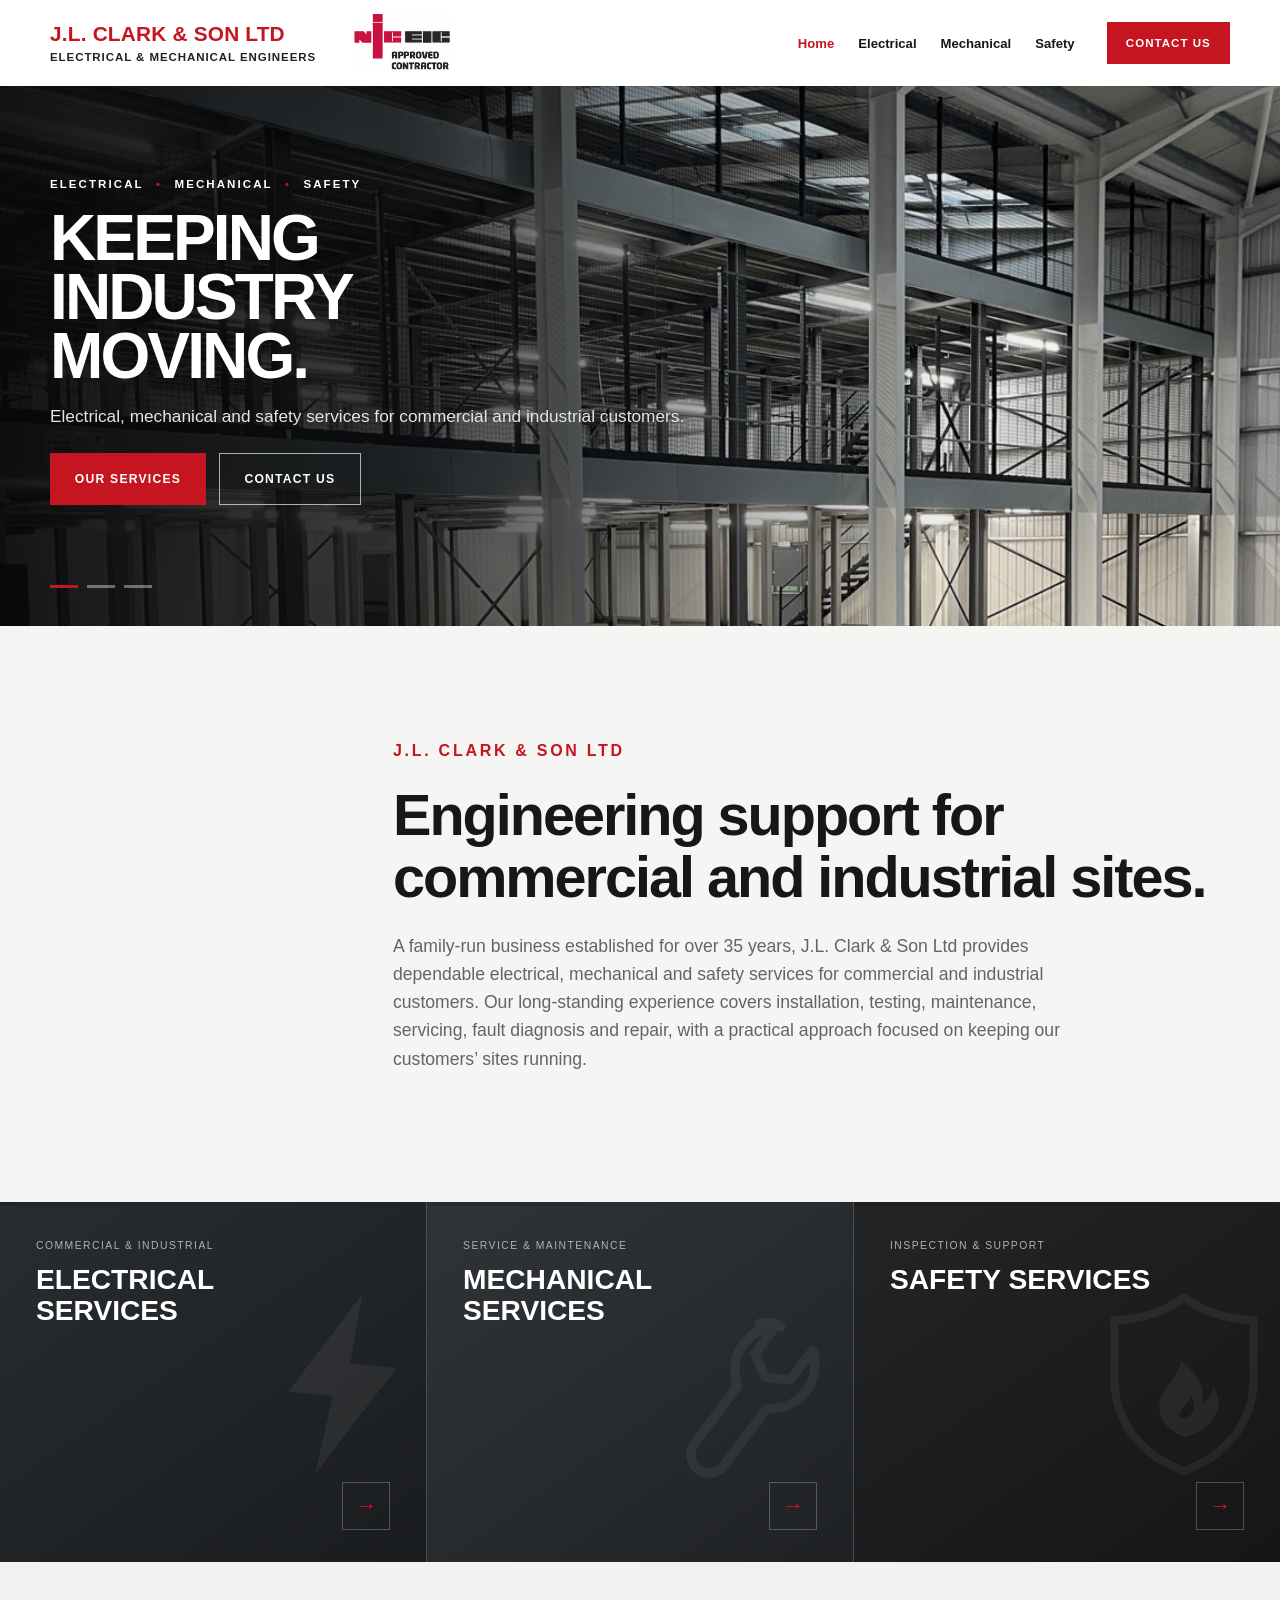
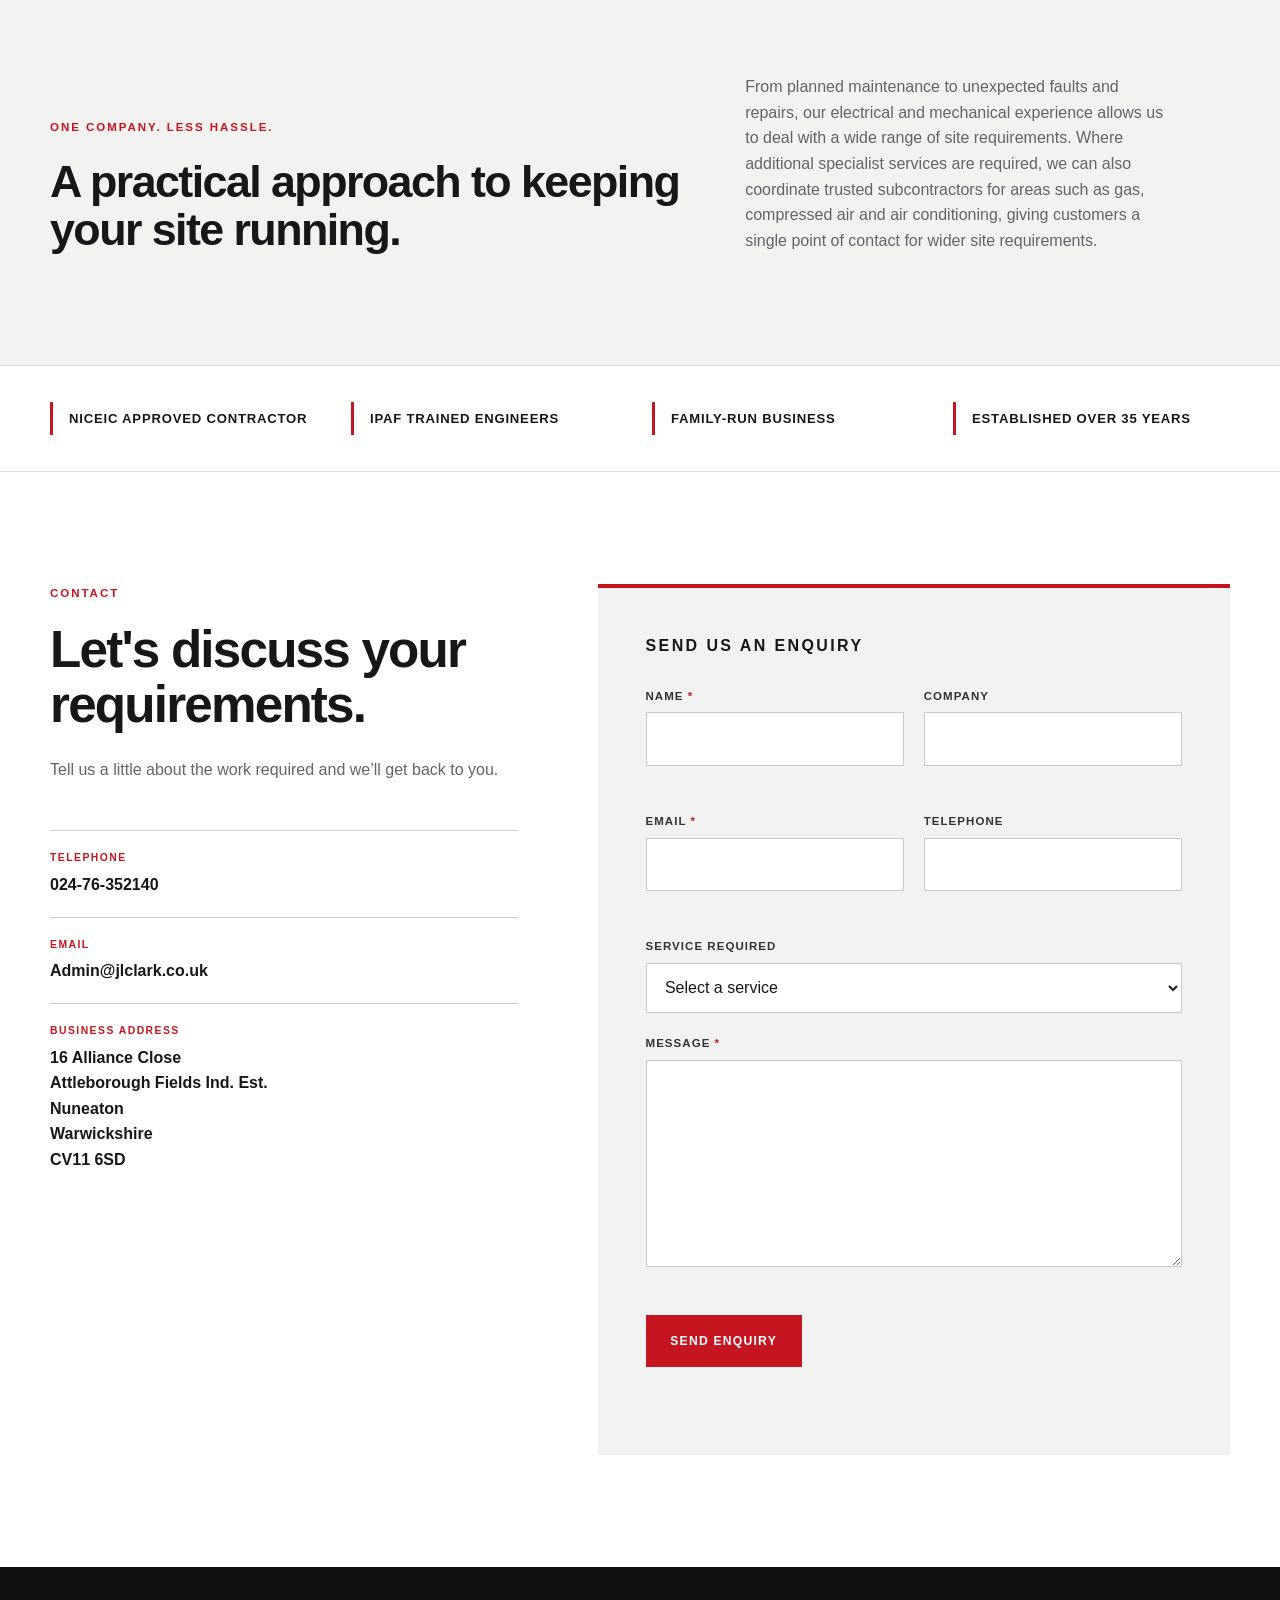
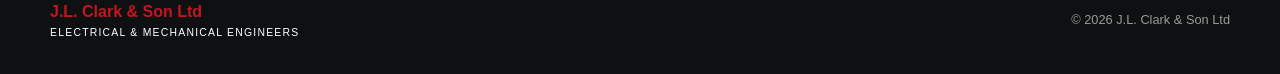
==== index.html @ 4a3da1ef "Add initial JL Clark website" ====
<!DOCTYPE html>
<html lang="en-GB">
<head>
  <meta charset="UTF-8">
  <meta name="viewport" content="width=device-width, initial-scale=1.0">
  <meta name="description" content="J.L. Clark & Son Ltd provides electrical, mechanical and safety engineering for commercial and industrial customers.">
  <title>J.L. Clark &amp; Son Ltd | Electrical &amp; Mechanical Engineers</title>
  <link rel="stylesheet" href="css/style.css">
</head>
<body>
  <header class="site-header" id="home">
    <div class="container header-inner">
      <a class="brand" href="index.html" aria-label="J.L. Clark & Son Ltd home">
        <span class="brand-text"><strong>J.L. CLARK &amp; SON LTD</strong><small>ELECTRICAL &amp; MECHANICAL ENGINEERS</small></span>
      </a>
      <img class="header-accreditation" src="images/Approved-Contractor.png" alt="NICEIC Approved Contractor" width="220" height="149">
      <button class="menu-toggle" type="button" aria-expanded="false" aria-controls="site-nav" aria-label="Open navigation"><span></span><span></span><span></span></button>
      <nav class="site-nav" id="site-nav" aria-label="Main navigation">
        <ul>
          <li><a href="index.html" aria-current="page">Home</a></li>
          <li><a href="electrical.html">Electrical</a></li>
          <li><a href="mechanical.html">Mechanical</a></li>
          <li><a href="safety.html">Safety</a></li>
        </ul>
      </nav>
      <a class="header-cta" href="#contact">Contact us</a>
    </div>
  </header>
  <main>
    <section class="hero" aria-label="J.L. Clark & Son Ltd overview">
      <div class="hero-slides" aria-hidden="true">
        <img class="hero-slide hero-slide-lighting is-active" src="images/electrical-mezzanine cropped .jpg" alt="">
        <img class="hero-slide" src="images/fleetkleen.png" alt="">
        <img class="hero-slide" src="images/hero-bus-wash-wide.png" alt="">
      </div>
      <div class="hero-shade"></div>
      <div class="container hero-inner">
        <div class="hero-copy">
          <p class="eyebrow">Electrical <span>•</span> Mechanical <span>•</span> Safety</p>
          <h1>Keeping<br>industry<br><span>moving.</span></h1>
          <p class="hero-lede">Electrical, mechanical and safety services for commercial and industrial customers.</p>
          <div class="hero-actions"><a class="button button-red" href="#services">Our services</a><a class="button button-outline" href="#contact">Contact us</a></div>
        </div>
        <div class="slide-dots" role="group" aria-label="Hero slides">
          <button class="slide-dot is-active" type="button" aria-label="Show mezzanine lighting slide" aria-current="true"></button>
          <button class="slide-dot" type="button" aria-label="Show Fleetkleen equipment slide"></button>
          <button class="slide-dot" type="button" aria-label="Show bus wash slide"></button>
        </div>
      </div>
    </section>

    <section class="intro section-pad" id="about">
      <div class="container intro-grid">
        <div>
          <p class="section-label">J.L. Clark &amp; Son Ltd</p>
          <h2>Engineering support for commercial and industrial sites.</h2>
          <p>A family-run business established for over 35 years, J.L. Clark &amp; Son Ltd provides dependable electrical, mechanical and safety services for commercial and industrial customers. Our long-standing experience covers installation, testing, maintenance, servicing, fault diagnosis and repair, with a practical approach focused on keeping our customers’ sites running.</p>
        </div>
      </div>
    </section>

    <section class="service-links" id="services" aria-label="Our main services">
      <a class="service-tile" href="electrical.html"><svg class="service-tile-graphic service-tile-graphic-bolt" viewBox="0 0 200 200" aria-hidden="true" focusable="false"><path d="M112 12 49 112h43l-10 76 69-108h-45z"/></svg><span><small>Commercial &amp; industrial</small><strong>Electrical Services</strong></span><b aria-hidden="true">→</b></a>
      <a class="service-tile" href="mechanical.html"><svg class="service-tile-graphic" viewBox="0 0 200 200" aria-hidden="true" focusable="false"><path d="M119 47a42 42 0 0 0-49 51l-51 51a18 18 0 0 0 25 25l51-51a42 42 0 0 0 51-49l-25 25-24-6-6-24 25-25a42 42 0 0 0-17-3z"/></svg><span><small>Service &amp; maintenance</small><strong>Mechanical Services</strong></span><b aria-hidden="true">→</b></a>
      <a class="service-tile service-tile-safety" href="safety.html"><svg class="service-tile-graphic service-tile-graphic-shield" viewBox="0 0 200 200" aria-hidden="true" focusable="false"><path d="M100 17c25 18 47 20 67 22v55c0 42-24 73-67 90-43-17-67-48-67-90V39c20-2 42-4 67-22z"/><path class="service-tile-flame" d="M101 151c-23-8-30-26-21-43 5-9 14-15 17-30 16 12 25 26 20 42 6-4 10-10 11-17 12 17 3 41-27 48zm0-17c9-5 11-13 6-23-2 7-7 10-10 15-2 4-1 7 4 8z"/></svg><span><small>Inspection &amp; support</small><strong>Safety Services</strong></span><b aria-hidden="true">→</b></a>
    </section>

    <section class="home-cta section-pad">
      <div class="container home-cta-inner">
        <div><p class="section-label">One company. Less hassle.</p><h2>A practical approach to keeping your site running.</h2></div>
        <p>From planned maintenance to unexpected faults and repairs, our electrical and mechanical experience allows us to deal with a wide range of site requirements. Where additional specialist services are required, we can also coordinate trusted subcontractors for areas such as gas, compressed air and air conditioning, giving customers a single point of contact for wider site requirements.</p>
      </div>
    </section>

    <section class="credentials-strip" aria-label="Company credentials">
      <div class="container"><ul><li>NICEIC Approved Contractor</li><li>IPAF Trained Engineers</li><li>Family-run business</li><li>Established over 35 years</li></ul></div>
    </section>

    <section class="contact section-pad" id="contact">
      <div class="container contact-grid contact-enquiry-grid">
        <div class="contact-intro">
          <p class="section-label">Contact</p>
          <h2>Let's discuss your requirements.</h2>
          <p>Tell us a little about the work required and we’ll get back to you.</p>
          <dl><div><dt>Telephone</dt><dd>024-76-352140</dd></div><div><dt>Email</dt><dd>Admin@jlclark.co.uk</dd></div><div><dt>Business address</dt><dd>16 Alliance Close<br>Attleborough Fields Ind. Est.<br>Nuneaton<br>Warwickshire<br>CV11 6SD</dd></div></dl>
        </div>
        <form class="enquiry-form" id="enquiry-form" action="https://formspree.io/f/maewpovk" method="POST" novalidate>
          <h3>Send us an enquiry</h3>
          <div class="enquiry-fields">
            <div class="form-field"><label for="enquiry-name">Name <span aria-hidden="true">*</span></label><input id="enquiry-name" name="name" type="text" autocomplete="name" required aria-describedby="enquiry-name-error"><p class="field-error" id="enquiry-name-error"></p></div>
            <div class="form-field"><label for="enquiry-company">Company</label><input id="enquiry-company" name="company" type="text" autocomplete="organization"></div>
            <div class="form-field"><label for="enquiry-email">Email <span aria-hidden="true">*</span></label><input id="enquiry-email" name="email" type="email" autocomplete="email" required aria-describedby="enquiry-email-error"><p class="field-error" id="enquiry-email-error"></p></div>
            <div class="form-field"><label for="enquiry-telephone">Telephone</label><input id="enquiry-telephone" name="telephone" type="tel" autocomplete="tel"></div>
            <div class="form-field form-field-wide"><label for="enquiry-service">Service required</label><select id="enquiry-service" name="service_required"><option value="">Select a service</option><option>Electrical Services</option><option>Mechanical Services</option><option>Safety Services</option><option>Vehicle Wash &amp; Cleaning Equipment</option><option>Industrial &amp; Commercial Doors</option><option>EICR / Testing</option><option>PAT Testing</option><option>Other</option></select></div>
            <div class="form-field form-field-wide"><label for="enquiry-message">Message <span aria-hidden="true">*</span></label><textarea id="enquiry-message" name="message" rows="7" required aria-describedby="enquiry-message-error"></textarea><p class="field-error" id="enquiry-message-error"></p></div>
            <div class="contact-honeypot" aria-hidden="true"><label for="enquiry-website">Website</label><input id="enquiry-website" name="_gotcha" type="text" tabindex="-1" autocomplete="off"></div>
          </div>
          <button class="button button-red" type="submit">Send enquiry</button>
          <p class="form-status" id="enquiry-status" role="status" aria-live="polite"></p>
        </form>
      </div>
    </section>
  </main>
  <footer class="site-footer"><div class="container footer-inner"><div class="footer-brand"><strong>J.L. Clark &amp; Son Ltd</strong><span>Electrical &amp; Mechanical Engineers</span></div><p>© <span id="year"></span> J.L. Clark &amp; Son Ltd</p></div></footer>
  <script src="js/script.js"></script>
</body>
</html>
---- css/style.css ----
:root{--red:#c41520;--red-dark:#9e0f18;--ink:#151719;--charcoal:#202326;--muted:#60656a;--light:#f2f2f0;--white:#fff;--container:1180px}
*{box-sizing:border-box}html{scroll-behavior:smooth;scroll-padding-top:86px}body{margin:0;font-family:Arial,Helvetica,sans-serif;color:var(--ink);background:#fff;line-height:1.6}a{color:inherit;text-decoration:none}img{display:block;max-width:100%}button{font:inherit}.container{width:min(var(--container),calc(100% - 3rem));margin:auto}.section-pad{padding:7rem 0}h1,h2,h3,p{margin-top:0}h2{font-size:clamp(2.2rem,4.5vw,4rem);line-height:1.08;letter-spacing:-.035em;margin-bottom:1.5rem}h3{line-height:1.2}.section-label,.card-label{color:var(--red);font-size:.72rem;font-weight:800;letter-spacing:.17em;text-transform:uppercase;margin:0 0 1.25rem}.button{display:inline-flex;align-items:center;justify-content:center;min-height:52px;padding:.8rem 1.55rem;text-transform:uppercase;letter-spacing:.1em;font-size:.76rem;font-weight:800;transition:.2s}.button-red,.header-cta{background:var(--red);color:#fff}.button-red:hover,.header-cta:hover{background:var(--red-dark)}.button-outline{color:#fff;border:1px solid rgba(255,255,255,.65)}.button-outline:hover{background:#fff;color:var(--ink)}
.site-header{height:86px;background:#fff;position:sticky;top:0;z-index:50;box-shadow:0 1px 0 rgba(0,0,0,.1)}.header-inner{height:100%;display:flex;align-items:center;gap:2rem}.brand{display:flex;align-items:center}.brand-text{display:flex;flex-direction:column;line-height:1.15}.brand-text strong{color:var(--red);font-size:1.3rem;font-weight:800;letter-spacing:.01em}.brand-text small{color:#222;font-size:.72rem;font-weight:700;letter-spacing:.08em;margin-top:.35rem}.header-accreditation{display:block;flex:0 0 auto;width:110px;height:auto;margin-right:auto}.site-nav ul{display:flex;align-items:center;gap:1.5rem;list-style:none;margin:0;padding:0}.site-nav a{font-size:.82rem;font-weight:700}.site-nav a:hover{color:var(--red)}.header-cta{padding:.75rem 1.2rem;text-transform:uppercase;letter-spacing:.09em;font-size:.72rem;font-weight:800}.menu-toggle{display:none;border:0;background:none;width:44px;padding:8px}.menu-toggle span{height:2px;background:#111;display:block;margin:6px 0}
@media(max-width:1000px){.header-accreditation{width:96px}}
@media(max-width:720px){.header-accreditation{display:none}}
.hero{height:calc(100vh - 86px);min-height:650px;max-height:900px;position:relative;color:#fff;overflow:hidden;background:#17191b}.hero-slides,.hero-slide,.hero-shade{position:absolute;inset:0}.hero-slide{background-size:cover;background-position:center;opacity:0;transform:scale(1.025);transition:opacity 1.5s ease,transform 7s ease}.hero-slide.is-active{opacity:1;transform:scale(1)}.hero-slide-lighting{background-position:center 43%}.hero-shade{background:linear-gradient(90deg,rgba(10,11,12,.92) 0%,rgba(10,11,12,.72) 38%,rgba(10,11,12,.2) 67%,rgba(10,11,12,.08) 100%)}.hero-inner{height:100%;position:relative;display:flex;align-items:center}.hero-copy{max-width:700px;padding-bottom:1.5rem}.eyebrow{font-size:.72rem;letter-spacing:.18em;text-transform:uppercase;font-weight:800;margin-bottom:1.6rem}.eyebrow span{color:var(--red);padding:0 .45rem}.hero h1{font-size:clamp(4rem,8.5vw,7.5rem);line-height:.83;text-transform:uppercase;letter-spacing:-.065em;margin:0 0 1.8rem}.hero h1 em{font-style:normal;color:var(--red)}.hero-lede{font-size:1.08rem;max-width:580px;color:#e5e5e5;margin-bottom:2rem}.hero-actions{display:flex;gap:.8rem}.experience-stamp{position:absolute;right:0;bottom:3.3rem;border-left:3px solid var(--red);display:flex;align-items:center;gap:1rem;padding-left:1.2rem;text-transform:uppercase}.experience-stamp strong{font-size:2.8rem;line-height:1}.experience-stamp span{font-weight:800;font-size:.68rem;letter-spacing:.13em;line-height:1.5}.slide-dots{position:absolute;left:0;bottom:3.5rem;display:flex;gap:.55rem}.slide-dot{width:28px;height:3px;border:0;padding:0;background:rgba(255,255,255,.38);cursor:pointer}.slide-dot.is-active{background:var(--red)}
.intro{background:#f5f5f3}.intro-grid{display:grid;grid-template-columns:1fr 3fr;gap:4rem}.intro-grid>div{grid-column:2}.intro-grid .section-label{font-size:1rem}.intro h2{max-width:850px}.intro-grid>div>p:not(.section-label){font-size:1.1rem;color:var(--muted);max-width:720px}
.service-links{display:grid;grid-template-columns:repeat(3,1fr)}.service-tile{height:430px;position:relative;background-size:cover;background-position:center;display:flex;flex-direction:column;justify-content:space-between;padding:2.2rem;color:#fff;overflow:hidden}.service-tile:before{content:"";position:absolute;inset:0;background:linear-gradient(180deg,rgba(10,10,10,.3),rgba(10,10,10,.88));transition:.3s}.service-tile:hover:before{background:linear-gradient(180deg,rgba(140,0,8,.3),rgba(10,10,10,.9))}.service-tile>*{position:relative}.service-tile-safety{background:linear-gradient(135deg,#2d3033,#111315)}.tile-number{font-weight:700;color:#ddd}.service-tile small{display:block;text-transform:uppercase;letter-spacing:.14em;color:#ddd;font-size:.65rem;margin-bottom:.65rem}.service-tile strong{display:block;text-transform:uppercase;font-size:clamp(1.25rem,2.4vw,2rem);line-height:1.1;max-width:310px}.service-tile b{font-size:2rem;align-self:flex-end;color:var(--red)}
.electrical{background:var(--light)}.split-heading{display:grid;grid-template-columns:1.4fr .7fr;gap:7rem;align-items:end;margin-bottom:4rem}.split-heading h2{margin:0}.split-heading>p{color:var(--muted);margin:0}.feature-grid{display:grid;grid-template-columns:1.15fr .85fr;min-height:630px}.feature-image{margin:0;overflow:hidden}.feature-image img{width:100%;height:100%;object-fit:cover}.feature-content{background:#fff;padding:4rem}.feature-content h3{font-size:1.4rem;margin:0 0 1.3rem}.line-list{list-style:none;margin:0 0 2.5rem;padding:0;display:grid;grid-template-columns:1fr 1fr}.line-list li{padding:.7rem 1rem .7rem 1.1rem;border-bottom:1px solid #ddd;position:relative}.line-list li:before,.compliance li:before,.two-col-list li:before,.inline-list li:before{content:"";position:absolute;background:var(--red);width:5px;height:5px;left:0;top:1.25rem}.compliance{background:var(--charcoal);color:#fff;padding:2rem}.compliance ul{padding:0;margin:0;list-style:none}.compliance li{position:relative;padding:.5rem 0 .5rem 1rem;color:#ddd}
.mechanical{background:var(--charcoal);color:#fff}.split-heading.light>p{color:#bbb}.mechanical-grid{display:grid;gap:2px}.mechanical-block{background:#fff;color:var(--ink);display:grid;grid-template-columns:1fr 1fr;min-height:610px}.mechanical-block.reverse img{order:2}.mechanical-block>img{width:100%;height:100%;object-fit:cover}.mechanical-copy{padding:3.5rem}.mechanical-copy h3{font-size:1.25rem;margin:1.5rem 0 .8rem}.mechanical-copy>h3:first-of-type{margin-top:0}.mechanical-copy p:not(.card-label){color:var(--muted)}.two-col-list{display:grid;grid-template-columns:1fr 1fr;gap:.35rem 1.4rem}.two-col-list,.inline-list{list-style:none;padding:0;margin:1rem 0}.two-col-list li,.inline-list li{position:relative;padding:.35rem 0 .35rem 1rem;font-size:.91rem}.inline-list{display:flex;gap:.2rem 1.2rem;flex-wrap:wrap}.lead-claim{font-size:1.25rem;color:var(--ink)!important;font-weight:700;border-left:3px solid var(--red);padding-left:1rem}.door-content{margin-top:3rem;padding-top:2.5rem;border-top:1px solid #ddd}
.safety{background:#16181a;color:#fff}.safety-heading{display:grid;grid-template-columns:1fr 1fr;gap:4rem;align-items:end;margin-bottom:4rem}.safety-heading h2{margin:0}.safety-heading p{color:#bbb;max-width:500px}.safety-grid{display:grid;grid-template-columns:repeat(3,1fr);border-top:1px solid #444}.safety-grid article{padding:2.5rem 2rem;border-right:1px solid #444}.safety-grid article:first-child{padding-left:0}.safety-grid article:last-child{border:0}.safety-grid span{color:var(--red);font-size:.75rem;font-weight:800}.safety-grid h3{font-size:1.5rem;margin:2rem 0 .8rem}.safety-grid p{color:#aaa;margin:0}
.contact{background:#fff}.contact-grid{display:grid;grid-template-columns:1.1fr .9fr;gap:7rem;align-items:center}.contact-grid>div>p:not(.section-label){color:var(--muted);max-width:600px;margin-bottom:2rem}.contact dl{margin:0}.contact dl div{border-top:1px solid #ccc;padding:1.2rem 0}.contact dt{color:var(--red);text-transform:uppercase;font-size:.65rem;font-weight:800;letter-spacing:.14em}.contact dd{margin:.3rem 0 0;font-weight:700}.site-footer{background:#0f1011;color:#fff;padding:2rem 0}.footer-inner{display:flex;justify-content:space-between;align-items:center}.footer-brand{display:flex;flex-direction:column}.footer-brand strong{color:var(--red)}.footer-brand span{font-size:.65rem;letter-spacing:.12em;text-transform:uppercase}.footer-inner p{margin:0;color:#999;font-size:.8rem}
.contact-enquiry-grid{grid-template-columns:minmax(0,.85fr) minmax(0,1.15fr);gap:5rem;align-items:start}
.contact-intro h2{font-size:clamp(2.3rem,4vw,3.8rem)}
.contact-intro dl{margin-top:3rem}
.enquiry-form{padding:3rem;background:var(--light);border-top:4px solid var(--red)}
.enquiry-form h3{margin:0 0 2rem;font-size:1rem;letter-spacing:.15em;text-transform:uppercase}
.enquiry-fields{display:grid;grid-template-columns:repeat(2,minmax(0,1fr));gap:1.35rem 1.25rem}
.form-field{display:flex;flex-direction:column;min-width:0}
.form-field-wide,.contact-honeypot{grid-column:1/-1}
.form-field label{margin-bottom:.45rem;color:#303438;font-size:.72rem;font-weight:800;letter-spacing:.09em;text-transform:uppercase}
.form-field label span{color:var(--red)}
.form-field input,.form-field select,.form-field textarea{width:100%;border:1px solid #c7c9ca;border-radius:0;background:#fff;color:var(--ink);font:inherit;padding:.8rem .9rem;transition:border-color .2s,box-shadow .2s}
.form-field input,.form-field select{min-height:50px}
.form-field textarea{min-height:170px;resize:vertical}
.form-field input:focus,.form-field select:focus,.form-field textarea:focus{outline:0;border-color:var(--red);box-shadow:0 0 0 3px rgba(196,21,32,.14)}
.form-field input[aria-invalid="true"],.form-field textarea[aria-invalid="true"]{border-color:var(--red)}
.field-error{min-height:1.2rem;margin:.35rem 0 0;color:#a30f19;font-size:.78rem;line-height:1.35}
.contact-honeypot{position:absolute;left:-10000px;width:1px;height:1px;overflow:hidden}
.enquiry-form .button{margin-top:1.5rem;border:0;cursor:pointer}
.enquiry-form .button:disabled{cursor:wait;opacity:.65}
.form-status{min-height:1.5rem;margin:1rem 0 0;color:#22633d;font-size:.9rem;font-weight:700}
.form-status.is-error{color:#a30f19}
@media(max-width:1000px){.site-nav{display:none;position:absolute;top:86px;left:0;right:0;background:#fff;padding:1.5rem}.site-nav.is-open{display:block}.site-nav ul{flex-direction:column;align-items:flex-start}.menu-toggle{display:block;order:3}.header-cta{margin-left:auto}.header-inner{position:relative}.hero{height:760px}.service-links{grid-template-columns:1fr}.service-tile{height:320px}.split-heading{gap:3rem}.feature-content,.mechanical-copy{padding:2.5rem}.mechanical-block{min-height:0}.two-col-list{grid-template-columns:1fr}}
@media(max-width:720px){.container{width:min(100% - 2rem,var(--container))}.section-pad{padding:5rem 0}.site-header{height:76px}.brand-text strong{font-size:.92rem}.brand-text small{font-size:clamp(.56rem,1.7vw,.66rem);font-weight:700;letter-spacing:.04em}.header-cta{display:none}.site-nav{top:76px}.hero{height:calc(100vh - 76px);min-height:640px}.hero-shade{background:linear-gradient(90deg,rgba(8,9,10,.9),rgba(8,9,10,.4))}.hero h1{font-size:clamp(3.4rem,17vw,5.3rem)}.experience-stamp{right:auto;left:0;bottom:4.5rem}.slide-dots{bottom:2rem}.intro-grid,.split-heading,.feature-grid,.mechanical-block,.safety-heading,.contact-grid{grid-template-columns:1fr}.intro-grid>div{grid-column:1}.intro-grid,.split-heading,.safety-heading,.contact-grid{gap:2rem}.feature-image{height:500px}.feature-content{padding:2rem}.line-list{grid-template-columns:1fr}.mechanical-block.reverse img{order:0}.mechanical-block>img{height:430px}.mechanical-copy{padding:2rem}.safety-grid{grid-template-columns:1fr}.safety-grid article,.safety-grid article:first-child{padding:2rem 0;border-right:0;border-bottom:1px solid #444}.footer-inner{gap:1.5rem;flex-direction:column;align-items:flex-start}}
@media(prefers-reduced-motion:reduce){html{scroll-behavior:auto}.hero-slide{transition:none;transform:none}.button{transition:none}}

/* Hero correction: supplied photography is reserved for the slideshow only. */
.hero{height:clamp(500px,58vh,570px);min-height:0;max-height:none}
.hero-slide{transform:scale(1.015);transition:opacity 1.5s ease,transform 7s ease;isolation:isolate}
.hero-slide::before{content:"";position:absolute;inset:0;background-image:inherit;background-repeat:no-repeat;background-size:auto var(--subject-size,112%);background-position:var(--subject-x,76%) var(--subject-y,50%);-webkit-mask-image:linear-gradient(90deg,transparent 28%,#000 48%,#000 92%,transparent 100%);mask-image:linear-gradient(90deg,transparent 28%,#000 48%,#000 92%,transparent 100%)}
.hero-slide:nth-child(1){background-position:center 46%;--subject-x:77%;--subject-y:48%;--subject-size:112%}
.hero-slide:nth-child(2){background-position:center 60%;--subject-x:78%;--subject-y:58%;--subject-size:110%}
.hero-slide-lighting{background-position:center top;--subject-x:77%;--subject-y:0%;--subject-size:108%}
.hero-shade{background:linear-gradient(90deg,rgba(8,9,10,.92) 0%,rgba(8,9,10,.74) 36%,rgba(8,9,10,.26) 65%,rgba(8,9,10,0) 100%)}
.hero-copy{width:min(760px,72%);max-width:none;padding-bottom:1rem}
.eyebrow{margin-bottom:1rem}
.hero h1{font-size:clamp(3.1rem,5vw,4.8rem);line-height:.92;letter-spacing:-.045em;margin-bottom:1.1rem}
.hero h1>span{color:var(--red)}
.hero-lede{max-width:640px;margin-bottom:1.4rem}
.experience-stamp{bottom:2.5rem}
.slide-dots{bottom:2.7rem}
.service-tile{background:linear-gradient(135deg,#303438,#16181a)}
.feature-grid{display:block;min-height:0}
.mechanical-block{display:block;min-height:0}

@media(max-width:1000px){
  .hero{height:68vh;min-height:560px}
}

@media(max-width:720px){
  .hero{height:72vh;min-height:560px;max-height:680px}
  .hero-slide::before{display:none}
  .hero-shade{background:linear-gradient(90deg,rgba(8,9,10,.92) 0%,rgba(8,9,10,.65) 58%,rgba(8,9,10,.16) 100%)}
  .hero-copy{width:100%;padding-bottom:2rem}
  .hero h1{font-size:clamp(3.1rem,14vw,4.6rem);line-height:.94}
}

/* Full-width cinematic hero with per-slide framing. */
@media(min-width:1001px){
  .hero{height:clamp(520px,60vh,620px);min-height:0;max-height:none;background:#111315}
  .hero-slides{inset:0;background:#111315;overflow:hidden}
  .hero-slide{width:100%;height:100%;object-fit:cover;background:transparent}
  .hero-slide::before{content:none}
  .hero-slide:nth-child(1){object-position:center center;transform:scale(1)}
  .hero-slide:nth-child(2){object-position:center center;transform:scale(1)}
  .hero-slide-lighting{object-position:center top;transform:scale(1)}
  .hero-shade{inset:0;width:auto;background:linear-gradient(90deg,rgba(7,8,9,.94) 0%,rgba(7,8,9,.78) 31%,rgba(7,8,9,.38) 52%,rgba(7,8,9,.08) 72%,rgba(7,8,9,0) 100%)}
  .hero-copy{width:min(700px,64%);max-width:700px;padding:0 0 2rem}
  .hero h1>span{color:inherit}
  .experience-stamp{right:0;left:auto;bottom:2.2rem}
  .slide-dots{left:0;bottom:2.35rem}
}

@media(max-width:1000px){
  .hero-slides{inset:0;background:#111315}
  .hero-slide{width:100%;height:100%;object-fit:cover;object-position:center}
}

/* Lower-section visual polish. */
.intro{position:relative;overflow:hidden}
.intro-grid{position:relative;z-index:1}

.service-links{gap:1px;background:#4a4d50}
.service-tile{height:360px;background:#222528;padding:2rem 2.25rem;border-top:4px solid transparent;transition:background .3s ease,border-color .3s ease}
.service-tile:nth-child(2){background:#292c2f}
.service-tile:nth-child(3){background:#1b1d1f}
.service-tile::before{background:linear-gradient(145deg,rgba(255,255,255,.035),rgba(255,255,255,0) 48%,rgba(0,0,0,.25))}
.service-tile:hover{border-top-color:var(--red);background:#191b1d}
.service-tile:hover::before{background:linear-gradient(145deg,rgba(196,21,32,.09),rgba(255,255,255,0) 50%,rgba(0,0,0,.3))}
.service-tile .tile-number{font-size:.7rem;letter-spacing:.16em;color:#8d9296}
.service-tile small{color:#aeb2b5}
.service-tile strong{font-size:clamp(1.4rem,2.2vw,2.15rem)}
.service-tile b{display:grid;place-items:center;width:48px;height:48px;border:1px solid rgba(255,255,255,.24);font-size:1.4rem;transition:background .25s ease,border-color .25s ease}
.service-tile:hover b{background:var(--red);border-color:var(--red)}
.service-tile-graphic{position:absolute;z-index:1;right:-1.25rem;top:50%;width:13rem;height:13rem;transform:translateY(-50%) rotate(-8deg);color:#fff;fill:none;stroke:currentColor;stroke-width:9;stroke-linecap:round;stroke-linejoin:round;opacity:.055;pointer-events:none}
.service-tile-graphic-bolt{fill:currentColor;stroke:none;transform:translateY(-50%) rotate(5deg)}
.service-tile-graphic-shield{right:-.5rem;transform:translateY(-50%);stroke-width:8}
.service-tile-graphic-shield .service-tile-flame{fill:currentColor;stroke:none}
.service-tile>span,.service-tile>b{z-index:2}

.electrical .split-heading{margin-bottom:3rem}
.feature-grid{box-shadow:0 22px 60px rgba(20,23,25,.1)}
.feature-content{display:grid;grid-template-columns:minmax(0,1.15fr) minmax(300px,.85fr);gap:3.5rem;align-items:start;padding:3.5rem 4rem}
.electrical-list>h3,.compliance>h3{font-size:1.35rem;margin-bottom:1.4rem}
.line-list{margin:0;gap:0 1.8rem}
.line-list li{padding:.8rem 1rem .8rem 1.1rem;font-weight:700}
.compliance{height:100%;padding:2.25rem;display:flex;flex-direction:column;justify-content:center;border-left:4px solid var(--red)}
.compliance li{padding:.72rem 0 .72rem 1.1rem}

.mechanical .split-heading{margin-bottom:3rem}
.mechanical-grid{grid-template-columns:repeat(2,minmax(0,1fr));gap:1.25rem;align-items:stretch}
.mechanical-block{height:100%;border-top:4px solid var(--red);box-shadow:0 18px 45px rgba(0,0,0,.16)}
.mechanical-copy{height:100%;padding:3rem}
.mechanical-copy .card-label{margin-bottom:1rem}
.mechanical-copy h3{font-size:1.15rem;margin-top:1.7rem}
.mechanical-copy>h3:first-of-type{margin-top:0}
.mechanical-copy .two-col-list{gap:.35rem 1rem}
.mechanical-copy .inline-list{gap:.25rem 1rem}
.door-content{margin-top:2.25rem;padding-top:2rem}

.safety .section-label{margin-bottom:1rem}
.safety-heading{margin-bottom:3rem}
.safety-grid article{position:relative;transition:background .25s ease}
.safety-grid article::after{content:"";position:absolute;left:2rem;right:2rem;bottom:0;height:3px;background:var(--red);transform:scaleX(0);transform-origin:left;transition:transform .25s ease}
.safety-grid article:first-child::after{left:0}
.safety-grid article:hover{background:rgba(255,255,255,.025)}
.safety-grid article:hover::after{transform:scaleX(1)}

@media(max-width:1000px){
  .feature-content{grid-template-columns:1fr;gap:2rem}
  .mechanical-grid{grid-template-columns:1fr}
  .service-tile{height:300px}
}

@media(max-width:720px){
  .service-tile{height:260px;padding:1.6rem}
  .feature-content{padding:2rem}
  .line-list{grid-template-columns:1fr}
  .mechanical-copy{padding:2rem}
}

/* Multi-page service layout. */
.site-nav a[aria-current="page"]{color:var(--red)}
.site-nav a[aria-current="page"]::after{transform:scaleX(1)}
.home-cta{background:var(--light)}
.home-cta-inner{display:grid;grid-template-columns:1.2fr .8fr auto;gap:4rem;align-items:end}
.home-cta h2{font-size:clamp(2rem,3.5vw,3.3rem);margin:0}
.home-cta-inner>p{color:var(--muted);margin:0}
.home-cta .button{white-space:nowrap}
.credentials-strip{padding:2.25rem 0;background:#fff;border-top:1px solid #dedfdf;border-bottom:1px solid #dedfdf}
.credentials-strip ul{display:grid;grid-template-columns:repeat(4,minmax(0,1fr));gap:1.5rem;list-style:none;margin:0;padding:0}
.credentials-strip li{padding:.35rem 0 .35rem 1rem;border-left:3px solid var(--red);color:var(--ink);font-size:.82rem;font-weight:800;letter-spacing:.06em;text-transform:uppercase}

.page-hero{position:relative;overflow:hidden;background:#191b1d;color:#fff;padding:5.5rem 0 6rem}
.page-hero::after{content:"";position:absolute;right:-8%;top:-70%;width:48%;aspect-ratio:1;border-radius:50%;background:radial-gradient(circle,rgba(196,21,32,.18),rgba(196,21,32,0) 67%);pointer-events:none}
.page-hero .container{position:relative;z-index:1}
.page-breadcrumb{display:flex;gap:.7rem;align-items:center;margin:0 0 3rem;color:#8f9498;font-size:.76rem;text-transform:uppercase;letter-spacing:.12em}
.page-breadcrumb a{color:#fff}
.page-breadcrumb a:hover{color:var(--red)}
.page-hero .section-label{margin-bottom:1rem}
.page-hero h1{max-width:920px;margin:0 0 1.5rem;font-size:clamp(3rem,6vw,5.5rem);line-height:.96;letter-spacing:-.05em;text-transform:uppercase}
.page-hero>div>p:last-child{max-width:680px;margin:0;color:#c7c9cb;font-size:1.08rem}
.electrical-page-hero{background-image:linear-gradient(90deg,rgba(7,8,9,.96) 0%,rgba(7,8,9,.86) 34%,rgba(7,8,9,.5) 58%,rgba(7,8,9,.18) 78%,rgba(7,8,9,.08) 100%),url("../images/led panels.png");background-size:cover;background-position:center 8%;background-repeat:no-repeat}
.electrical-page-hero::after{display:none}
.electrical-page-hero h1{max-width:720px}
.electrical-page-hero>div>p:last-child{max-width:650px;color:#e0e1e2}
.safety-page-hero{background-image:linear-gradient(90deg,rgba(7,8,9,.9) 0%,rgba(7,8,9,.72) 42%,rgba(7,8,9,.22) 72%,rgba(7,8,9,.08) 100%),url("../images/fire etc.png");background-size:cover;background-position:center 20%;background-repeat:no-repeat}
.safety-page-hero::after{display:none}
.mechanical-page-hero{display:flex;align-items:center;min-height:700px;padding:5.5rem 0 6rem;background-image:linear-gradient(90deg,rgba(7,8,9,.96) 0%,rgba(7,8,9,.88) 32%,rgba(7,8,9,.6) 50%,rgba(7,8,9,.15) 72%,rgba(7,8,9,.04) 100%),url("../images/steam-pressure-washer-hds-7-10-4-m-1077915-std-05.webp");background-size:cover;background-position:15% center;background-repeat:no-repeat;color:#fff}
.mechanical-page-hero::after{display:none}
.mechanical-hero-content{width:min(var(--container),calc(100% - 3rem));padding:0}
.mechanical-page-hero .page-breadcrumb{margin-bottom:3.5rem;color:#777c80}
.mechanical-page-hero .page-breadcrumb a{color:#fff}
.mechanical-page-hero .page-breadcrumb a:hover{color:var(--red)}
.mechanical-page-hero h1{max-width:760px;margin-bottom:1.6rem;font-size:clamp(3rem,5vw,5rem);line-height:.96}
.mechanical-hero-lede{max-width:600px;margin:0;color:#e0e1e2;font-size:1.08rem}
.mechanical-hero-credential{display:flex;align-items:center;gap:.8rem;margin:2rem 0 0;color:#fff;font-size:.72rem;font-weight:800;letter-spacing:.15em;text-transform:uppercase}
.mechanical-hero-credential::before{content:"";width:2rem;height:2px;background:var(--red)}

.page-services{background:var(--light)}
.page-service-grid{display:grid;grid-template-columns:.8fr 1.2fr;gap:7rem;align-items:start}
.page-service-intro{position:sticky;top:130px}
.page-service-intro h2,.page-section-heading h2,.page-band h2{font-size:clamp(2.25rem,4vw,3.8rem)}
.page-service-intro>p:last-child,.page-section-heading>p:last-child{color:var(--muted);max-width:680px}
.page-list-panel,.page-card{background:#fff;padding:3rem;border-top:4px solid var(--red);box-shadow:0 18px 50px rgba(20,23,25,.08)}
.page-list-panel h2{font-size:1.55rem;margin-bottom:1.5rem}
.page-list{list-style:none;padding:0;margin:0;display:grid;grid-template-columns:repeat(2,minmax(0,1fr));gap:0 2rem}
.page-list li{position:relative;padding:.9rem 0 .9rem 1.1rem;border-bottom:1px solid #dedfdf;font-weight:700}
.page-list li::before{content:"";position:absolute;left:0;top:1.45rem;width:5px;height:5px;background:var(--red)}
.electrical-services-panel{align-self:start;background:transparent;border:0;box-shadow:none;padding:0}
.electrical-services-panel h2{margin-bottom:2rem;font-size:1.7rem}
.electrical-services-list{gap:2rem 3rem}
.electrical-services-list li{min-height:4rem;padding:0 0 0 1.15rem;border:0}
.electrical-services-list li::before{top:.55rem}
.electrical-services-list span,.electrical-services-list small{display:block}
.electrical-services-list span{font-size:1rem;line-height:1.35}
.electrical-services-list small{margin-top:.4rem;color:#777c80;font-size:.82rem;font-weight:400;line-height:1.5}
.page-band{background:#202326;color:#fff}
.page-band-grid{display:grid;grid-template-columns:1fr 1fr;gap:7rem;align-items:center}
.page-band h2{margin:0}
.page-list-light li{border-color:#45484b;color:#e4e5e6}
.compliance-explainers{grid-template-columns:1fr}
.compliance-explainers>li{padding:1.15rem 0 1.15rem 1.1rem}
.compliance-title{display:grid;grid-template-columns:minmax(0,1fr) auto;gap:1rem 1.5rem;align-items:start}
.compliance-title>span{font-weight:700}
.compliance-title details{grid-column:2;min-width:7rem}
.compliance-title summary{color:#fff;cursor:pointer;font-size:.7rem;font-weight:800;letter-spacing:.12em;text-transform:uppercase;list-style:none;text-align:right}
.compliance-title summary::-webkit-details-marker{display:none}
.compliance-title summary::after{content:"+";display:inline-block;width:1rem;margin-left:.55rem;color:var(--red);font-size:1rem}
.compliance-title details[open]{grid-column:1/-1}
.compliance-title details[open] summary{text-align:left;margin-bottom:.8rem}
.compliance-title details[open] summary::after{content:"−"}
.compliance-title details p{max-width:680px;margin:0;color:#bfc2c4;font-size:.94rem;font-weight:400}
.compliance-detail-copy{display:grid;gap:1rem}
.page-section-heading{max-width:830px;margin-bottom:3.5rem}
.page-card-grid{display:grid;grid-template-columns:repeat(2,minmax(0,1fr));gap:1.25rem}
.page-card h3{font-size:1.45rem;margin-bottom:1.5rem}
.page-card-dark{background:#202326;color:#fff}
.agent-note{display:flex;align-items:center;gap:2rem;margin-top:1.25rem;padding:1.6rem 2rem;background:#fff;border-left:4px solid var(--red)}
.agent-note .section-label,.agent-note p{margin:0}
.agent-note>p:last-child{font-weight:700;color:var(--ink)}
.mechanical-services-intro{display:grid;grid-template-columns:minmax(0,1fr) minmax(260px,.42fr);gap:5rem;align-items:end;margin-bottom:4rem}
.mechanical-services-intro .page-section-heading{margin-bottom:0}
.mechanical-agent{padding-left:1.4rem;border-left:3px solid var(--red)}
.mechanical-agent .section-label{margin-bottom:.45rem}
.mechanical-agent>p:last-child{margin:0;color:var(--ink);font-weight:700}
.mechanical-services{padding-bottom:5rem}
.mechanical-capabilities{display:grid;grid-template-columns:minmax(0,1.7fr) minmax(300px,1fr);gap:3rem;padding-top:2.5rem;border-top:1px solid #c9cbcc}
.mechanical-capabilities h3{margin:0 0 1.5rem;font-size:1.35rem;text-transform:uppercase;letter-spacing:.04em}
.mechanical-capabilities ul{list-style:none;margin:0;padding:0}
.mechanical-equipment ul{display:grid;grid-template-columns:repeat(2,minmax(0,1fr));gap:0 3rem}
.mechanical-equipment li{position:relative;padding:1.15rem 0 1.15rem 1.15rem;border-bottom:1px solid #c9cbcc}
.mechanical-equipment li::before{content:"";position:absolute;left:0;top:1.65rem;width:5px;height:5px;background:var(--red)}
.mechanical-equipment li strong{line-height:1.45}
.mechanical-support{align-self:start}
.mechanical-support li{position:relative;padding:1.05rem 0 1.05rem 1.15rem;border-bottom:1px solid #c9cbcc;color:var(--ink);font-weight:700}
.mechanical-support li::before{content:"";position:absolute;left:0;top:1.55rem;width:5px;height:5px;background:var(--red)}
.doors-section{background:#202326}
.doors-grid{display:grid;grid-template-columns:1fr 1fr;gap:7rem;align-items:center}
.doors-intro>p:last-child{max-width:560px;margin:1.5rem 0 0;color:#bfc2c4}
.doors-capabilities{display:grid;grid-template-columns:minmax(0,.8fr) minmax(0,1.2fr);gap:3rem}
.doors-capabilities h3{margin:0 0 1rem;color:#fff;font-size:.78rem;letter-spacing:.13em;text-transform:uppercase}
.doors-capabilities ul{list-style:none;margin:0;padding:0;border-top:1px solid #45484b}
.doors-capabilities li{position:relative;padding:1rem 0 1rem 1.15rem;border-bottom:1px solid #45484b;color:#e4e5e6;font-weight:700}
.doors-capabilities li::before{content:"";position:absolute;left:0;top:1.5rem;width:5px;height:5px;background:var(--red)}

.safety-page-grid{display:grid;grid-template-columns:repeat(3,minmax(0,1fr));border-top:1px solid #c9cbcc}
.safety-page-grid article{padding:2.5rem 2.25rem;border-right:1px solid #c9cbcc}
.safety-page-grid article:first-child{padding-left:0}
.safety-page-grid article:last-child{border-right:0}
.safety-page-grid span{display:block;width:5px;height:5px;background:var(--red)}
.safety-page-grid h3{font-size:1.55rem;margin:1.25rem 0 .8rem}
.safety-page-grid p{color:var(--muted);margin:0}
.page-contact-cta{padding:4rem 0;background:#fff}
.page-contact-cta .container{display:flex;justify-content:space-between;align-items:center;gap:3rem}
.page-contact-cta .section-label{margin-bottom:.6rem}
.page-contact-cta h2{font-size:clamp(1.8rem,3vw,2.8rem);margin:0}
.page-contact-dark{background:#16181a;color:#fff}
.safety-cta-copy{max-width:720px;margin:.7rem 0 0;color:var(--muted)}

@media(max-width:1000px){
  .home-cta-inner{grid-template-columns:1fr;gap:1.5rem;align-items:start}
  .credentials-strip ul{grid-template-columns:repeat(2,minmax(0,1fr))}
  .contact-enquiry-grid{grid-template-columns:1fr;gap:3rem}
  .page-service-grid,.page-band-grid{grid-template-columns:1fr;gap:3rem}
  .page-service-intro{position:static}
  .page-card-grid{grid-template-columns:1fr}
  .mechanical-services-intro{grid-template-columns:1fr;gap:2rem}
  .mechanical-capabilities{grid-template-columns:1fr;gap:3.5rem}
  .doors-grid{grid-template-columns:1fr;gap:3rem}
}

@media(max-width:720px){
  .page-hero{padding:4rem 0}
  .mechanical-page-hero{min-height:680px;padding:4rem 0;background-position:61% center;background-image:linear-gradient(90deg,rgba(7,8,9,.96) 0%,rgba(7,8,9,.88) 58%,rgba(7,8,9,.42) 100%),url("../images/steam-pressure-washer-hds-7-10-4-m-1077915-std-05.webp")}
  .mechanical-hero-content{width:min(100% - 2rem,var(--container))}
  .mechanical-page-hero .page-breadcrumb{margin-bottom:2.5rem}
  .mechanical-page-hero h1{font-size:clamp(2.35rem,11vw,3.5rem)}
  .page-breadcrumb{margin-bottom:2rem}
  .page-hero h1{font-size:clamp(2.5rem,12vw,4rem)}
  .electrical-page-hero{background-position:58% 34%;background-image:linear-gradient(90deg,rgba(7,8,9,.96) 0%,rgba(7,8,9,.82) 60%,rgba(7,8,9,.42) 100%),url("../images/led panels.png")}
  .safety-page-hero{background-position:68% center;background-image:linear-gradient(90deg,rgba(7,8,9,.94) 0%,rgba(7,8,9,.82) 58%,rgba(7,8,9,.35) 100%),url("../images/fire etc.png")}
  .page-list-panel,.page-card{padding:2rem}
  .page-list{grid-template-columns:1fr}
  .compliance-title{grid-template-columns:1fr}
  .compliance-title details{grid-column:1}
  .compliance-title summary{text-align:left}
  .agent-note{align-items:flex-start;flex-direction:column;gap:.5rem}
  .mechanical-services-intro{margin-bottom:3rem}
  .credentials-strip ul{grid-template-columns:1fr;gap:1rem}
  .mechanical-equipment ul{grid-template-columns:1fr}
  .doors-capabilities{grid-template-columns:1fr;gap:2.5rem}
  .safety-page-grid{grid-template-columns:1fr}
  .safety-page-grid article,.safety-page-grid article:first-child{padding:2rem 0;border-right:0;border-bottom:1px solid #c9cbcc}
  .page-contact-cta .container{align-items:flex-start;flex-direction:column}
  .enquiry-form{padding:2rem 1.25rem}
  .enquiry-fields{grid-template-columns:1fr}
}

@media(max-width:720px){
  .header-inner{gap:.5rem}
  .header-cta{display:inline-flex;margin-left:auto;padding:.65rem .8rem;white-space:nowrap}
  .menu-toggle{flex:0 0 44px}
}

@media(max-width:380px){
  .brand-mark{display:none}
  .brand{gap:0}
}
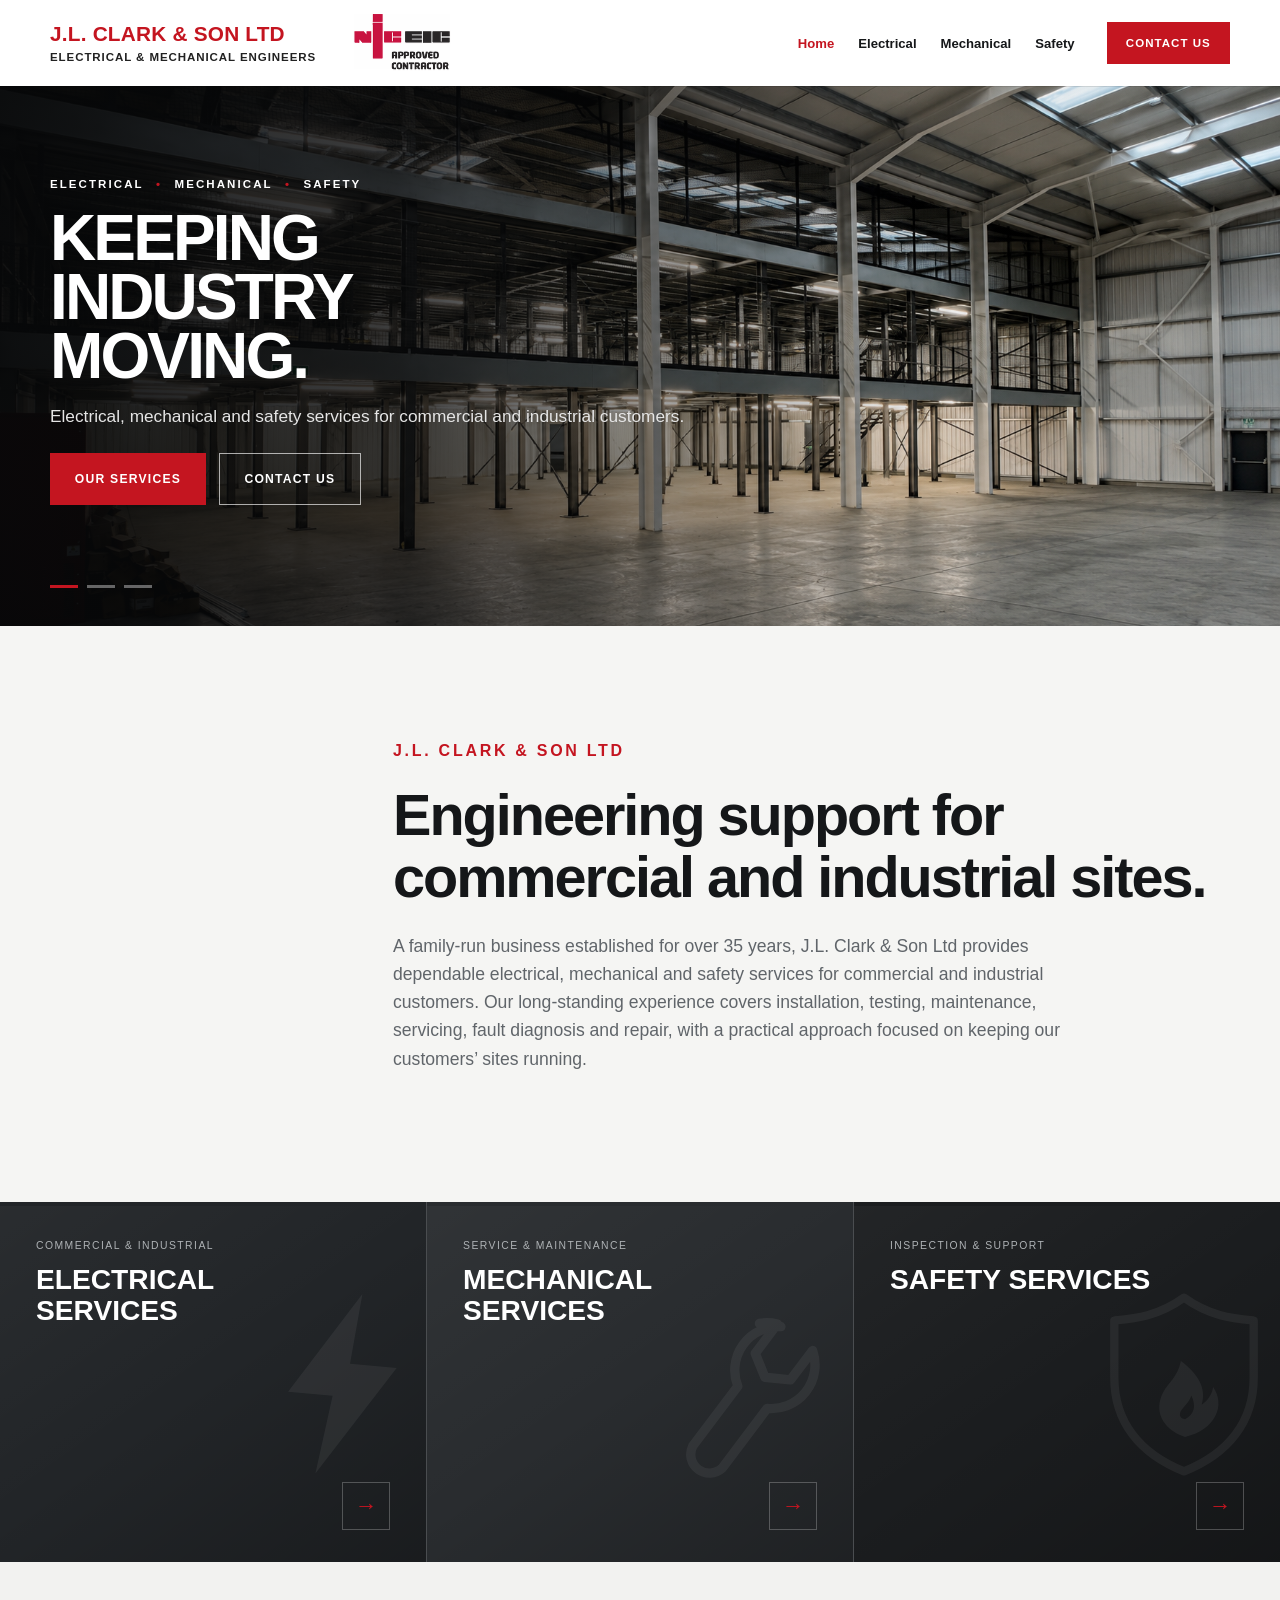
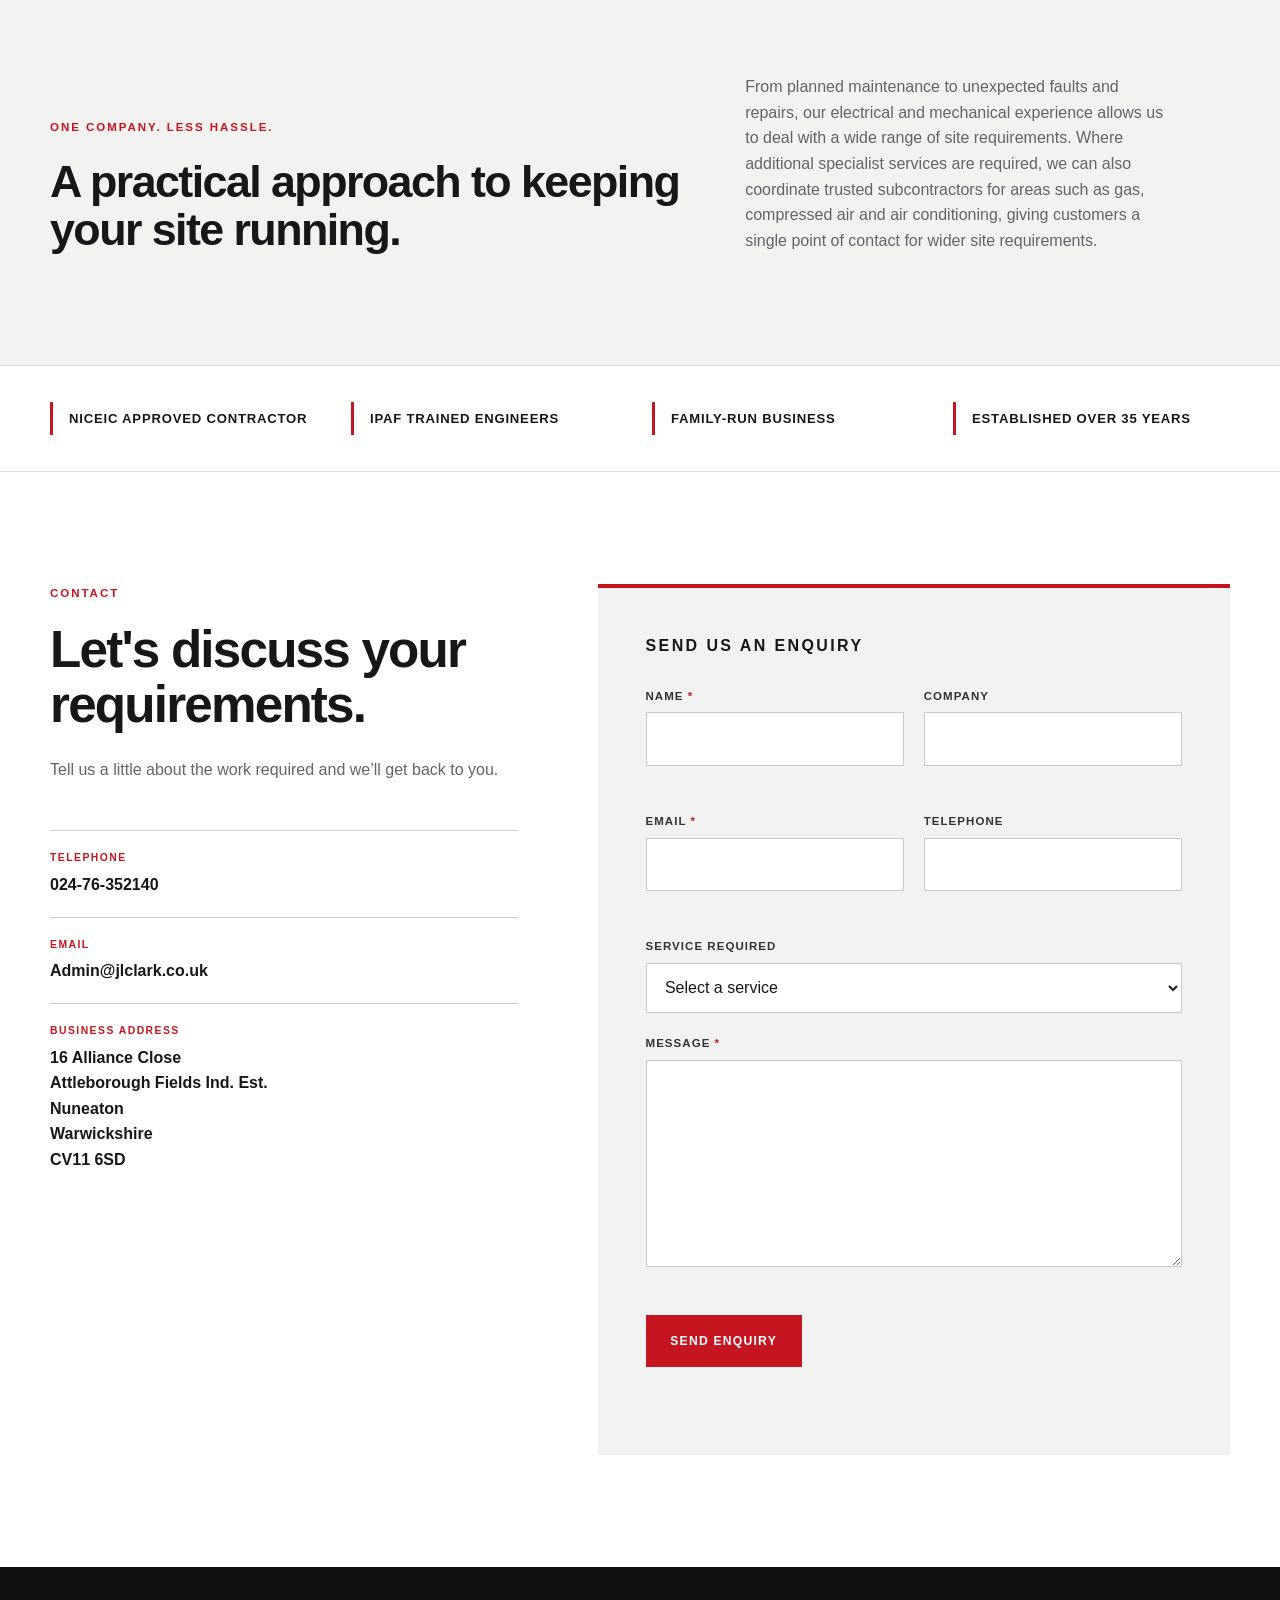
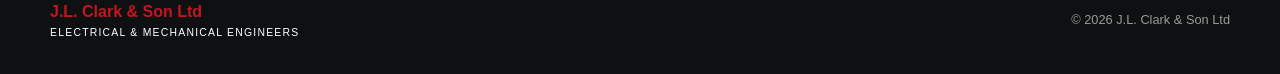
==== commit 89b47d94: "image changes" ====
--- a/index.html
+++ b/index.html
@@ -29,8 +29,8 @@
   <main>
     <section class="hero" aria-label="J.L. Clark & Son Ltd overview">
       <div class="hero-slides" aria-hidden="true">
-        <img class="hero-slide hero-slide-lighting is-active" src="images/electrical-mezzanine cropped .jpg" alt="">
-        <img class="hero-slide" src="images/fleetkleen.png" alt="">
+        <img class="hero-slide hero-slide-lighting is-active" src="images/mezz floor long.png" alt="">
+        <img class="hero-slide" src="images/fleetkleen machine wide.png" alt="">
         <img class="hero-slide" src="images/hero-bus-wash-wide.png" alt="">
       </div>
       <div class="hero-shade"></div>
--- a/css/style.css
+++ b/css/style.css
@@ -162,31 +162,40 @@
 .credentials-strip ul{display:grid;grid-template-columns:repeat(4,minmax(0,1fr));gap:1.5rem;list-style:none;margin:0;padding:0}
 .credentials-strip li{padding:.35rem 0 .35rem 1rem;border-left:3px solid var(--red);color:var(--ink);font-size:.82rem;font-weight:800;letter-spacing:.06em;text-transform:uppercase}
 
-.page-hero{position:relative;overflow:hidden;background:#191b1d;color:#fff;padding:5.5rem 0 6rem}
+.page-hero{position:relative;overflow:hidden;min-height:700px;background:#191b1d;color:#fff;padding:5.5rem 0 6rem}
 .page-hero::after{content:"";position:absolute;right:-8%;top:-70%;width:48%;aspect-ratio:1;border-radius:50%;background:radial-gradient(circle,rgba(196,21,32,.18),rgba(196,21,32,0) 67%);pointer-events:none}
 .page-hero .container{position:relative;z-index:1}
 .page-breadcrumb{display:flex;gap:.7rem;align-items:center;margin:0 0 3rem;color:#8f9498;font-size:.76rem;text-transform:uppercase;letter-spacing:.12em}
 .page-breadcrumb a{color:#fff}
 .page-breadcrumb a:hover{color:var(--red)}
 .page-hero .section-label{margin-bottom:1rem}
-.page-hero h1{max-width:920px;margin:0 0 1.5rem;font-size:clamp(3rem,6vw,5.5rem);line-height:.96;letter-spacing:-.05em;text-transform:uppercase}
+.page-hero h1{max-width:920px;margin:0 0 1.5rem;font-size:5rem;line-height:.96;letter-spacing:-.05em;text-transform:uppercase}
 .page-hero>div>p:last-child{max-width:680px;margin:0;color:#c7c9cb;font-size:1.08rem}
-.electrical-page-hero{background-image:linear-gradient(90deg,rgba(7,8,9,.96) 0%,rgba(7,8,9,.86) 34%,rgba(7,8,9,.5) 58%,rgba(7,8,9,.18) 78%,rgba(7,8,9,.08) 100%),url("../images/led panels.png");background-size:cover;background-position:center 8%;background-repeat:no-repeat}
+.electrical-page-hero{background-image:linear-gradient(90deg,rgba(7,8,9,.96) 0%,rgba(7,8,9,.86) 34%,rgba(7,8,9,.5) 58%,rgba(7,8,9,.18) 78%,rgba(7,8,9,.08) 100%),url("../images/led panels long.png");background-size:cover;background-position:center 8%;background-repeat:no-repeat}
 .electrical-page-hero::after{display:none}
 .electrical-page-hero h1{max-width:720px}
 .electrical-page-hero>div>p:last-child{max-width:650px;color:#e0e1e2}
 .safety-page-hero{background-image:linear-gradient(90deg,rgba(7,8,9,.9) 0%,rgba(7,8,9,.72) 42%,rgba(7,8,9,.22) 72%,rgba(7,8,9,.08) 100%),url("../images/fire etc.png");background-size:cover;background-position:center 20%;background-repeat:no-repeat}
 .safety-page-hero::after{display:none}
-.mechanical-page-hero{display:flex;align-items:center;min-height:700px;padding:5.5rem 0 6rem;background-image:linear-gradient(90deg,rgba(7,8,9,.96) 0%,rgba(7,8,9,.88) 32%,rgba(7,8,9,.6) 50%,rgba(7,8,9,.15) 72%,rgba(7,8,9,.04) 100%),url("../images/steam-pressure-washer-hds-7-10-4-m-1077915-std-05.webp");background-size:cover;background-position:15% center;background-repeat:no-repeat;color:#fff}
+.mechanical-page-hero{display:flex;align-items:center;padding:5.5rem 0 6rem;background-image:linear-gradient(90deg,rgba(7,8,9,.96) 0%,rgba(7,8,9,.88) 32%,rgba(7,8,9,.6) 50%,rgba(7,8,9,.15) 72%,rgba(7,8,9,.04) 100%),url("../images/steam-pressure-washer-hds-7-10-4-m-1077915-std-05.webp");background-size:cover;background-position:15% center;background-repeat:no-repeat;color:#fff}
 .mechanical-page-hero::after{display:none}
 .mechanical-hero-content{width:min(var(--container),calc(100% - 3rem));padding:0}
 .mechanical-page-hero .page-breadcrumb{margin-bottom:3.5rem;color:#777c80}
 .mechanical-page-hero .page-breadcrumb a{color:#fff}
 .mechanical-page-hero .page-breadcrumb a:hover{color:var(--red)}
-.mechanical-page-hero h1{max-width:760px;margin-bottom:1.6rem;font-size:clamp(3rem,5vw,5rem);line-height:.96}
+.mechanical-page-hero h1{max-width:760px;margin-bottom:1.6rem;line-height:.96}
 .mechanical-hero-lede{max-width:600px;margin:0;color:#e0e1e2;font-size:1.08rem}
 .mechanical-hero-credential{display:flex;align-items:center;gap:.8rem;margin:2rem 0 0;color:#fff;font-size:.72rem;font-weight:800;letter-spacing:.15em;text-transform:uppercase}
 .mechanical-hero-credential::before{content:"";width:2rem;height:2px;background:var(--red)}
+
+/* Reduce vertical image cropping as full-width heroes become wider. */
+@media(min-width:1400px){
+  .hero,.page-hero{--wide-hero-growth:clamp(0px,calc(18vw - 252px),120px)}
+  .hero{height:calc(clamp(520px,60vh,620px) + var(--wide-hero-growth))}
+  .page-hero{padding-bottom:calc(6rem + var(--wide-hero-growth))}
+  .page-hero{min-height:calc(700px + var(--wide-hero-growth))}
+  .safety-page-hero{background-position:center 32%}
+}
 
 .page-services{background:var(--light)}
 .page-service-grid{display:grid;grid-template-columns:.8fr 1.2fr;gap:7rem;align-items:start}
@@ -270,6 +279,7 @@
 .safety-cta-copy{max-width:720px;margin:.7rem 0 0;color:var(--muted)}
 
 @media(max-width:1000px){
+  .page-hero h1{font-size:3.75rem}
   .home-cta-inner{grid-template-columns:1fr;gap:1.5rem;align-items:start}
   .credentials-strip ul{grid-template-columns:repeat(2,minmax(0,1fr))}
   .contact-enquiry-grid{grid-template-columns:1fr;gap:3rem}
@@ -282,14 +292,13 @@
 }
 
 @media(max-width:720px){
-  .page-hero{padding:4rem 0}
-  .mechanical-page-hero{min-height:680px;padding:4rem 0;background-position:61% center;background-image:linear-gradient(90deg,rgba(7,8,9,.96) 0%,rgba(7,8,9,.88) 58%,rgba(7,8,9,.42) 100%),url("../images/steam-pressure-washer-hds-7-10-4-m-1077915-std-05.webp")}
+  .page-hero{min-height:680px;padding:4rem 0}
+  .mechanical-page-hero{padding:4rem 0;background-position:61% center;background-image:linear-gradient(90deg,rgba(7,8,9,.96) 0%,rgba(7,8,9,.88) 58%,rgba(7,8,9,.42) 100%),url("../images/steam-pressure-washer-hds-7-10-4-m-1077915-std-05.webp")}
   .mechanical-hero-content{width:min(100% - 2rem,var(--container))}
   .mechanical-page-hero .page-breadcrumb{margin-bottom:2.5rem}
-  .mechanical-page-hero h1{font-size:clamp(2.35rem,11vw,3.5rem)}
   .page-breadcrumb{margin-bottom:2rem}
-  .page-hero h1{font-size:clamp(2.5rem,12vw,4rem)}
-  .electrical-page-hero{background-position:58% 34%;background-image:linear-gradient(90deg,rgba(7,8,9,.96) 0%,rgba(7,8,9,.82) 60%,rgba(7,8,9,.42) 100%),url("../images/led panels.png")}
+  .page-hero h1{font-size:2.5rem}
+  .electrical-page-hero{background-position:58% 34%;background-image:linear-gradient(90deg,rgba(7,8,9,.96) 0%,rgba(7,8,9,.82) 60%,rgba(7,8,9,.42) 100%),url("../images/led panels long.png")}
   .safety-page-hero{background-position:68% center;background-image:linear-gradient(90deg,rgba(7,8,9,.94) 0%,rgba(7,8,9,.82) 58%,rgba(7,8,9,.35) 100%),url("../images/fire etc.png")}
   .page-list-panel,.page-card{padding:2rem}
   .page-list{grid-template-columns:1fr}
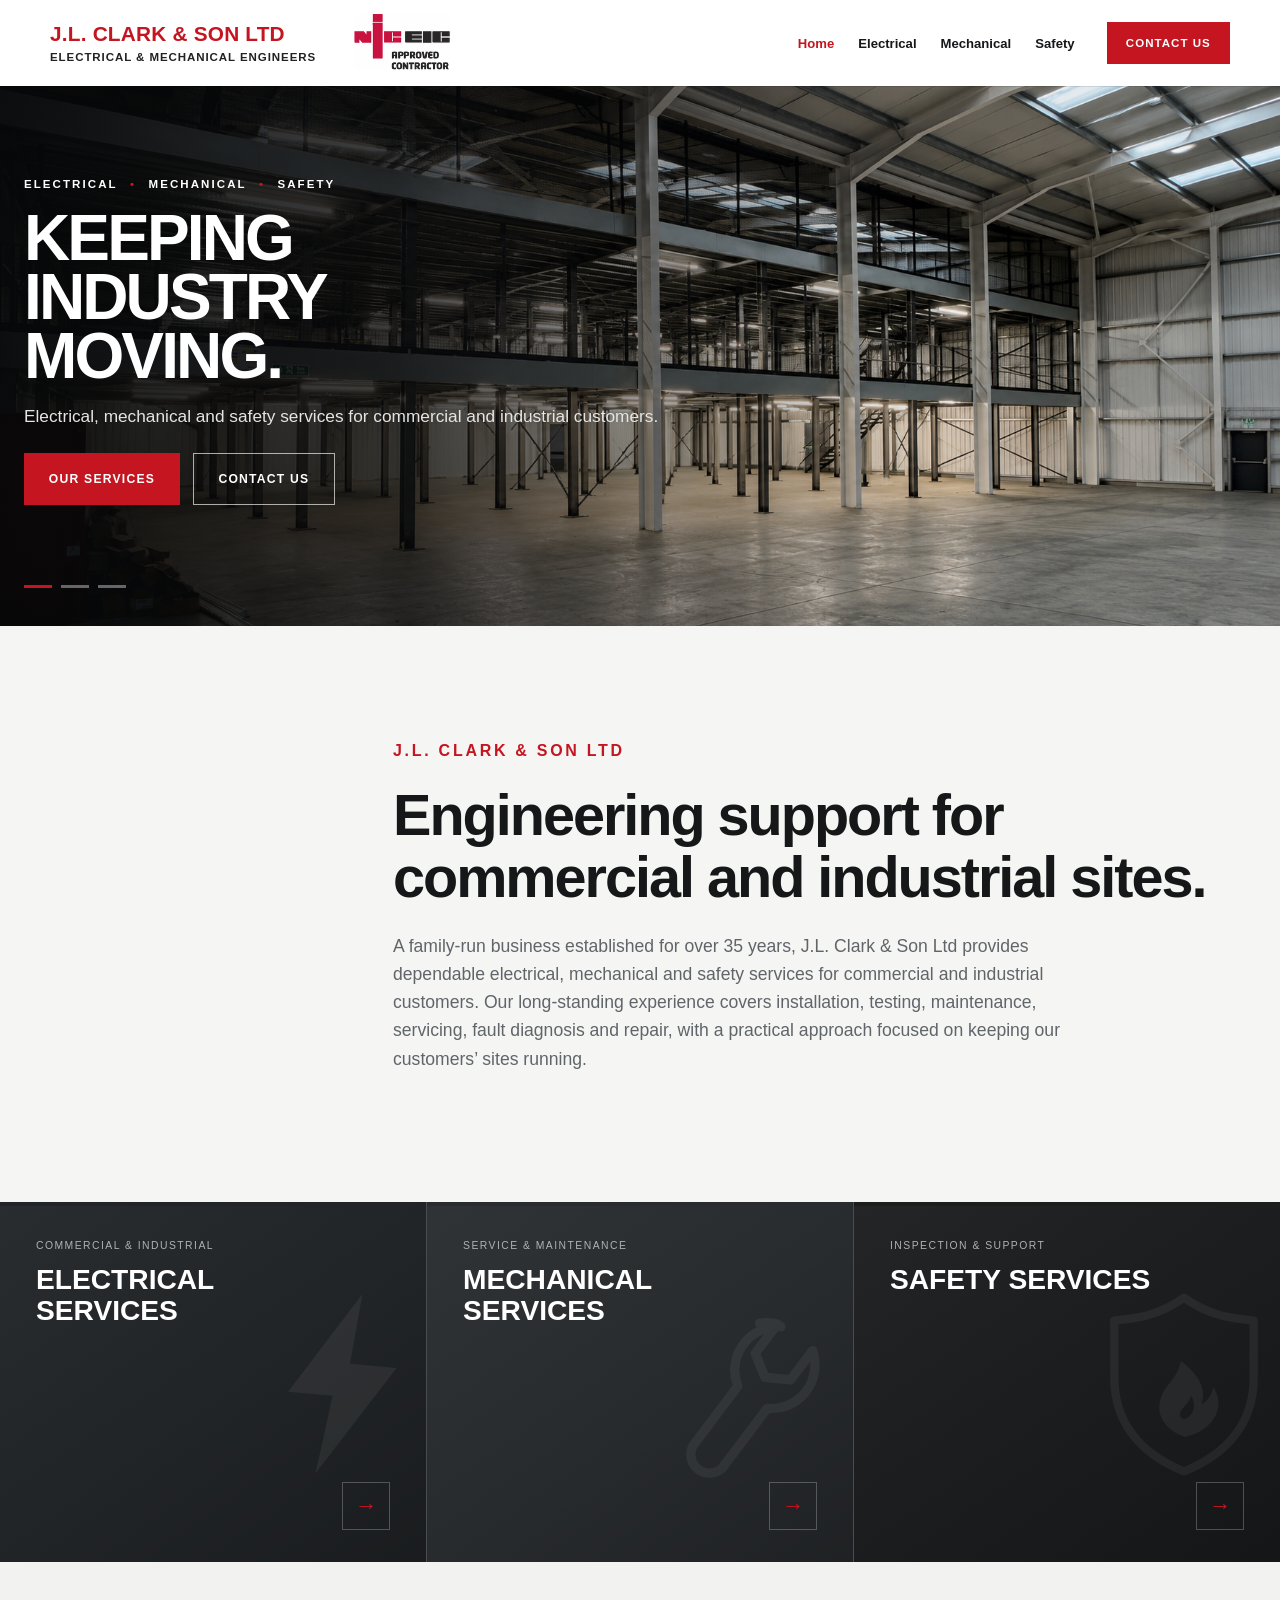
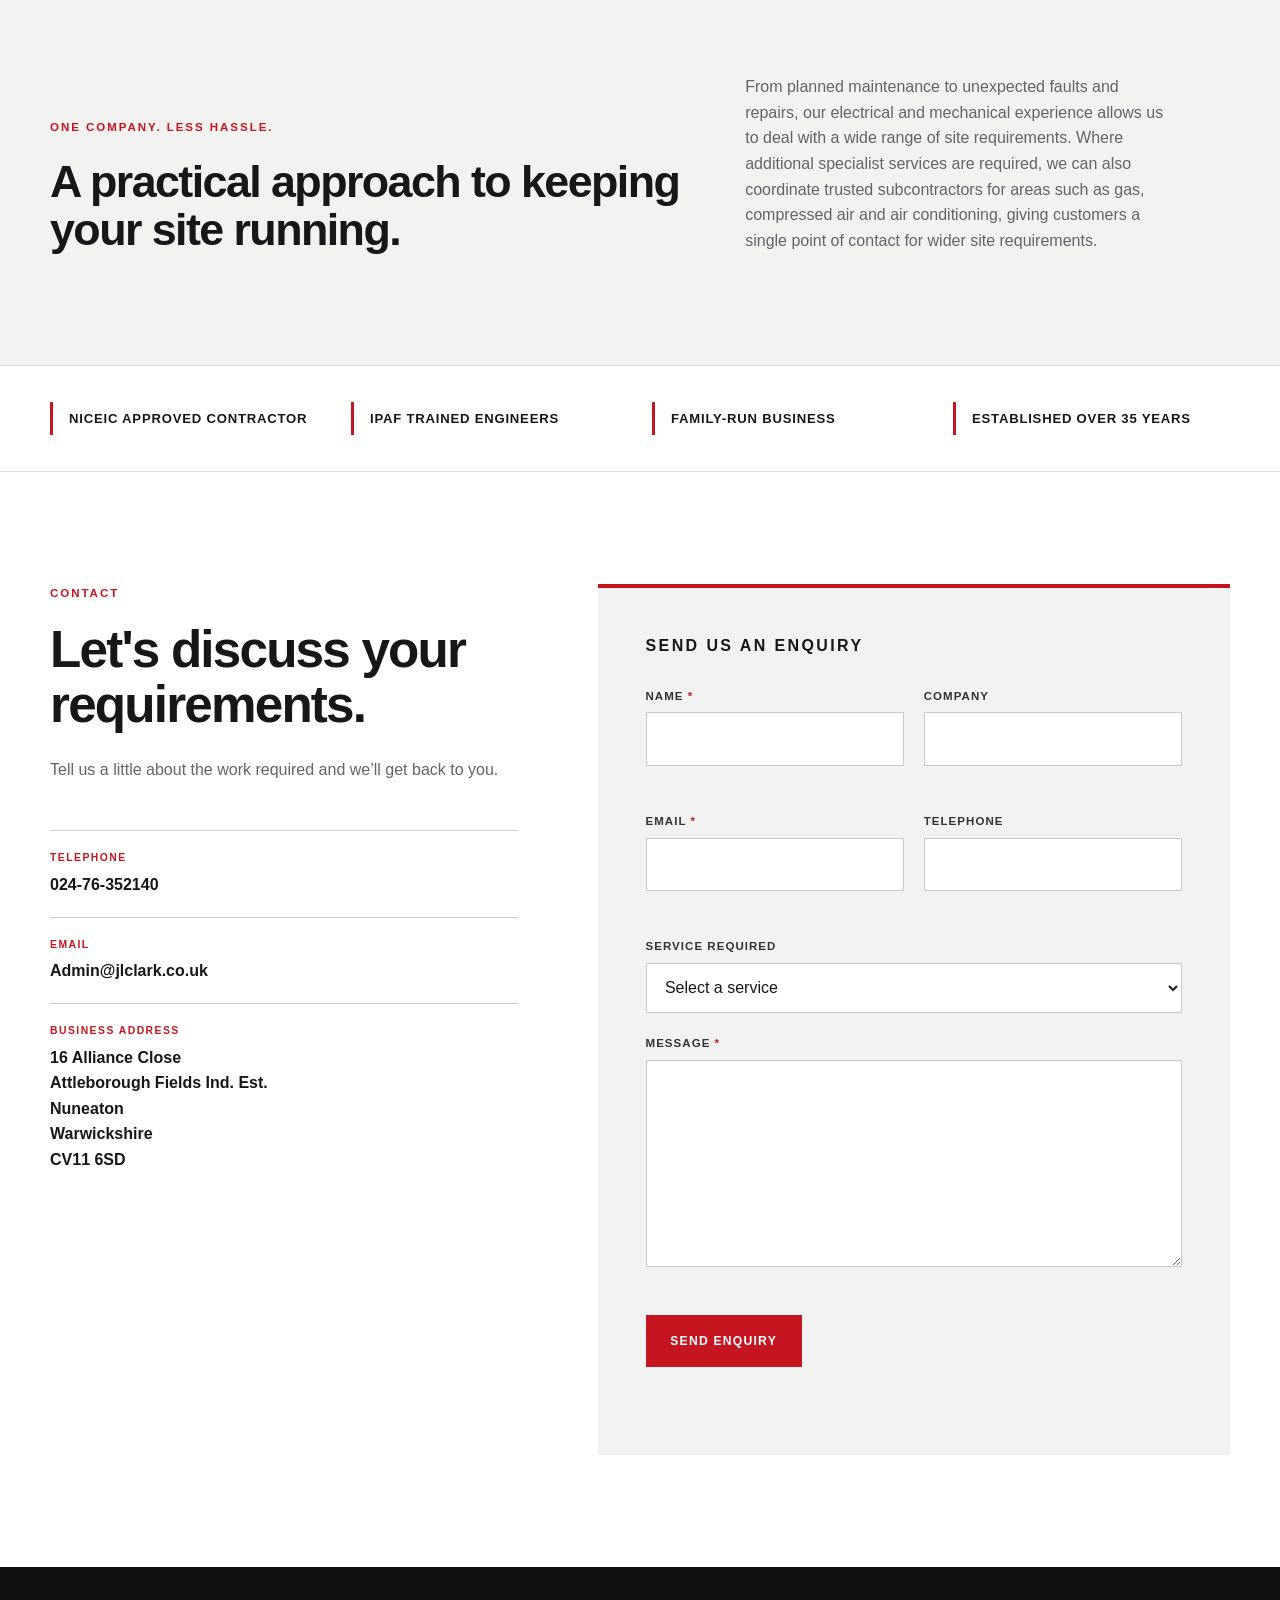
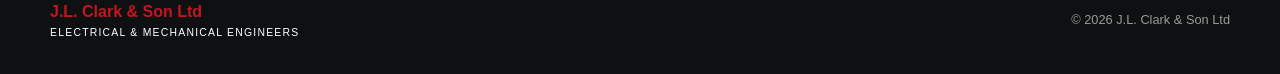
==== commit 31cc193a: "image revamps" ====
--- a/index.html
+++ b/index.html
@@ -30,7 +30,7 @@
     <section class="hero" aria-label="J.L. Clark & Son Ltd overview">
       <div class="hero-slides" aria-hidden="true">
         <img class="hero-slide hero-slide-lighting is-active" src="images/mezz floor long.png" alt="">
-        <img class="hero-slide" src="images/fleetkleen machine wide.png" alt="">
+        <img class="hero-slide" src="images/fleetkleen machine wide 3.png" alt="">
         <img class="hero-slide" src="images/hero-bus-wash-wide.png" alt="">
       </div>
       <div class="hero-shade"></div>
--- a/css/style.css
+++ b/css/style.css
@@ -175,9 +175,9 @@
 .electrical-page-hero::after{display:none}
 .electrical-page-hero h1{max-width:720px}
 .electrical-page-hero>div>p:last-child{max-width:650px;color:#e0e1e2}
-.safety-page-hero{background-image:linear-gradient(90deg,rgba(7,8,9,.9) 0%,rgba(7,8,9,.72) 42%,rgba(7,8,9,.22) 72%,rgba(7,8,9,.08) 100%),url("../images/fire etc.png");background-size:cover;background-position:center 20%;background-repeat:no-repeat}
+.safety-page-hero{background-image:linear-gradient(90deg,rgba(7,8,9,.9) 0%,rgba(7,8,9,.72) 42%,rgba(7,8,9,.22) 72%,rgba(7,8,9,.08) 100%),url("../images/fire wide.png");background-size:cover;background-position:center 20%;background-repeat:no-repeat}
 .safety-page-hero::after{display:none}
-.mechanical-page-hero{display:flex;align-items:center;padding:5.5rem 0 6rem;background-image:linear-gradient(90deg,rgba(7,8,9,.96) 0%,rgba(7,8,9,.88) 32%,rgba(7,8,9,.6) 50%,rgba(7,8,9,.15) 72%,rgba(7,8,9,.04) 100%),url("../images/steam-pressure-washer-hds-7-10-4-m-1077915-std-05.webp");background-size:cover;background-position:15% center;background-repeat:no-repeat;color:#fff}
+.mechanical-page-hero{display:flex;align-items:center;padding:5.5rem 0 6rem;background-image:linear-gradient(90deg,rgba(7,8,9,.96) 0%,rgba(7,8,9,.88) 32%,rgba(7,8,9,.6) 50%,rgba(7,8,9,.15) 72%,rgba(7,8,9,.04) 100%),url("../images/steam cleaner wide 2.png");background-size:cover;background-position:15% center;background-repeat:no-repeat;color:#fff}
 .mechanical-page-hero::after{display:none}
 .mechanical-hero-content{width:min(var(--container),calc(100% - 3rem));padding:0}
 .mechanical-page-hero .page-breadcrumb{margin-bottom:3.5rem;color:#777c80}
@@ -187,6 +187,11 @@
 .mechanical-hero-lede{max-width:600px;margin:0;color:#e0e1e2;font-size:1.08rem}
 .mechanical-hero-credential{display:flex;align-items:center;gap:.8rem;margin:2rem 0 0;color:#fff;font-size:.72rem;font-weight:800;letter-spacing:.15em;text-transform:uppercase}
 .mechanical-hero-credential::before{content:"";width:2rem;height:2px;background:var(--red)}
+
+@media(min-width:1001px){
+  .hero-inner,.page-hero .container{width:min(calc(var(--container) + 90px),calc(100% - 3rem))}
+  .mechanical-page-hero{background-position:72% center}
+}
 
 /* Reduce vertical image cropping as full-width heroes become wider. */
 @media(min-width:1400px){
@@ -293,13 +298,13 @@
 
 @media(max-width:720px){
   .page-hero{min-height:680px;padding:4rem 0}
-  .mechanical-page-hero{padding:4rem 0;background-position:61% center;background-image:linear-gradient(90deg,rgba(7,8,9,.96) 0%,rgba(7,8,9,.88) 58%,rgba(7,8,9,.42) 100%),url("../images/steam-pressure-washer-hds-7-10-4-m-1077915-std-05.webp")}
+  .mechanical-page-hero{padding:4rem 0;background-position:61% center;background-image:linear-gradient(90deg,rgba(7,8,9,.96) 0%,rgba(7,8,9,.88) 58%,rgba(7,8,9,.42) 100%),url("../images/steam cleaner wide 2.png")}
   .mechanical-hero-content{width:min(100% - 2rem,var(--container))}
   .mechanical-page-hero .page-breadcrumb{margin-bottom:2.5rem}
   .page-breadcrumb{margin-bottom:2rem}
   .page-hero h1{font-size:2.5rem}
   .electrical-page-hero{background-position:58% 34%;background-image:linear-gradient(90deg,rgba(7,8,9,.96) 0%,rgba(7,8,9,.82) 60%,rgba(7,8,9,.42) 100%),url("../images/led panels long.png")}
-  .safety-page-hero{background-position:68% center;background-image:linear-gradient(90deg,rgba(7,8,9,.94) 0%,rgba(7,8,9,.82) 58%,rgba(7,8,9,.35) 100%),url("../images/fire etc.png")}
+  .safety-page-hero{background-position:68% center;background-image:linear-gradient(90deg,rgba(7,8,9,.94) 0%,rgba(7,8,9,.82) 58%,rgba(7,8,9,.35) 100%),url("../images/fire wide.png")}
   .page-list-panel,.page-card{padding:2rem}
   .page-list{grid-template-columns:1fr}
   .compliance-title{grid-template-columns:1fr}
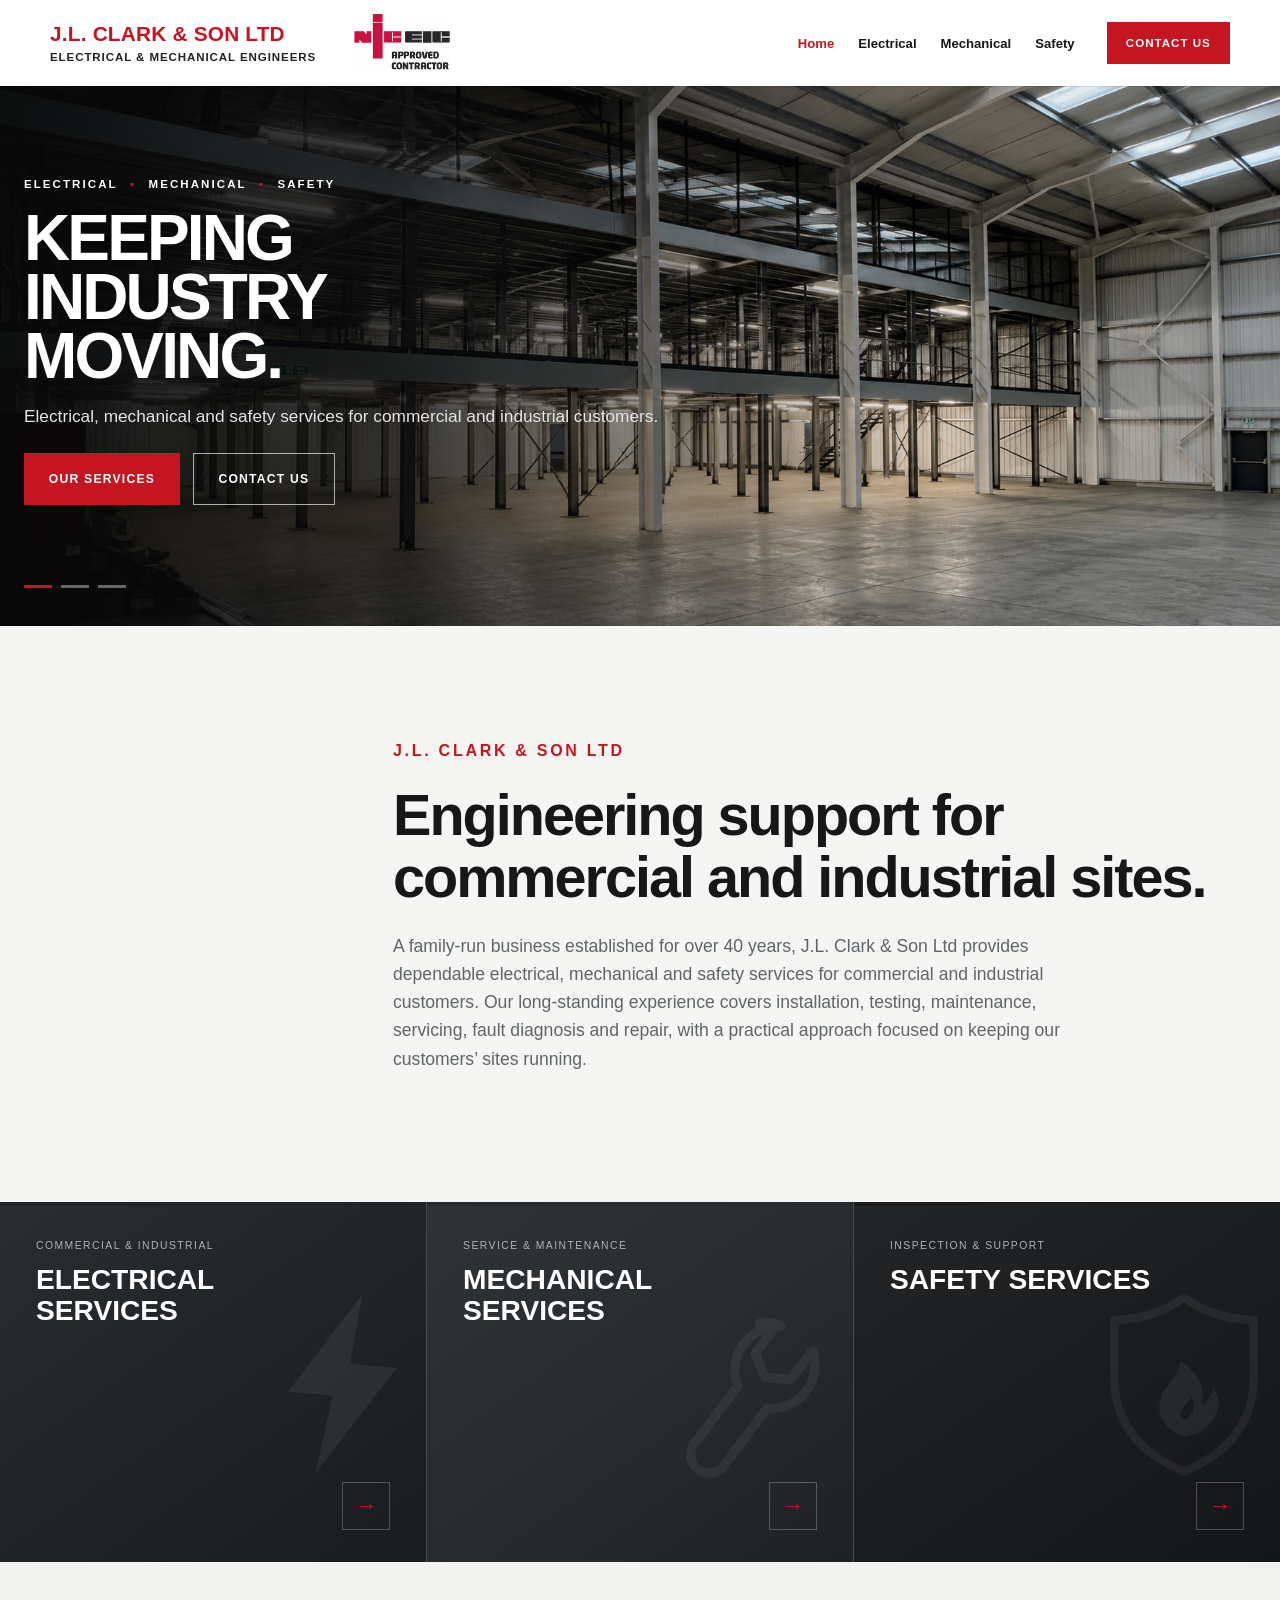
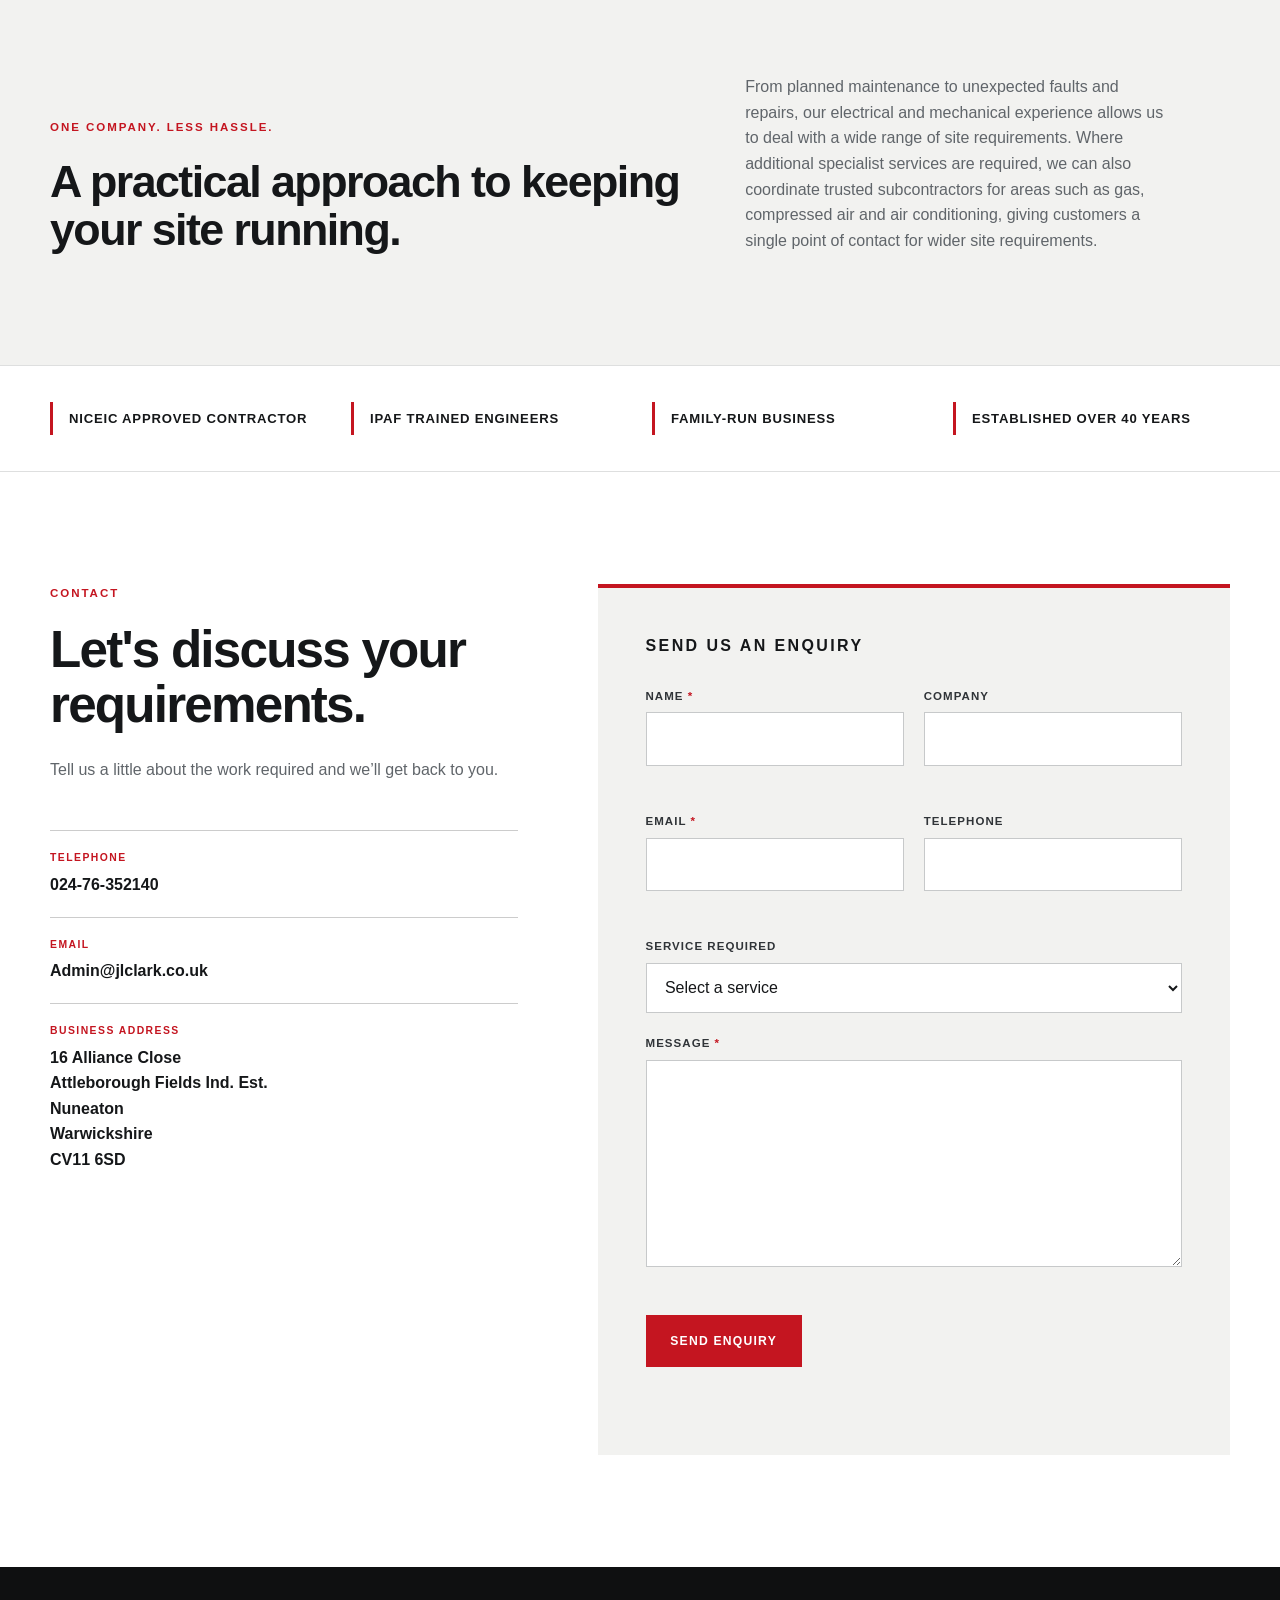
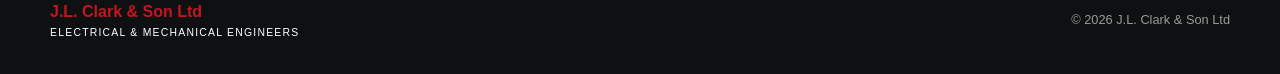
==== commit 79004e09: "Update index.html" ====
--- a/index.html
+++ b/index.html
@@ -54,7 +54,7 @@
         <div>
           <p class="section-label">J.L. Clark &amp; Son Ltd</p>
           <h2>Engineering support for commercial and industrial sites.</h2>
-          <p>A family-run business established for over 35 years, J.L. Clark &amp; Son Ltd provides dependable electrical, mechanical and safety services for commercial and industrial customers. Our long-standing experience covers installation, testing, maintenance, servicing, fault diagnosis and repair, with a practical approach focused on keeping our customers’ sites running.</p>
+          <p>A family-run business established for over 40 years, J.L. Clark &amp; Son Ltd provides dependable electrical, mechanical and safety services for commercial and industrial customers. Our long-standing experience covers installation, testing, maintenance, servicing, fault diagnosis and repair, with a practical approach focused on keeping our customers’ sites running.</p>
         </div>
       </div>
     </section>
@@ -73,7 +73,7 @@
     </section>
 
     <section class="credentials-strip" aria-label="Company credentials">
-      <div class="container"><ul><li>NICEIC Approved Contractor</li><li>IPAF Trained Engineers</li><li>Family-run business</li><li>Established over 35 years</li></ul></div>
+      <div class="container"><ul><li>NICEIC Approved Contractor</li><li>IPAF Trained Engineers</li><li>Family-run business</li><li>Established over 40 years</li></ul></div>
     </section>
 
     <section class="contact section-pad" id="contact">
--- a/css/style.css
+++ b/css/style.css
@@ -320,11 +320,16 @@
   .page-contact-cta .container{align-items:flex-start;flex-direction:column}
   .enquiry-form{padding:2rem 1.25rem}
   .enquiry-fields{grid-template-columns:1fr}
+  .hero,.page-hero{background-color:#0f1011}
+  .page-hero.electrical-page-hero,.page-hero.mechanical-page-hero,.page-hero.safety-page-hero{background-image:none;background-color:#0f1011}
+  .hero .hero-slides{display:none}
+  .hero .slide-dots{display:none}
 }
 
 @media(max-width:720px){
   .header-inner{gap:.5rem}
-  .header-cta{display:inline-flex;margin-left:auto;padding:.65rem .8rem;white-space:nowrap}
+  .header-accreditation{display:block;width:76px;height:auto;margin-right:auto}
+  .header-cta{display:none}
   .menu-toggle{flex:0 0 44px}
 }
 
@@ -332,3 +337,22 @@
   .brand-mark{display:none}
   .brand{gap:0}
 }
+
+@media (max-width: 720px) {
+
+  /* Homepage slideshow is not used on mobile */
+  .hero .hero-slides,
+  .hero .slide-dots {
+    display: none !important;
+  }
+
+  /* NICEIC Approved Contractor accreditation must remain visible */
+  .site-header .header-accreditation {
+    display: block !important;
+    width: 72px;
+    height: auto;
+    margin-left: auto;
+    margin-right: 0;
+    flex: 0 0 auto;
+  }
+}
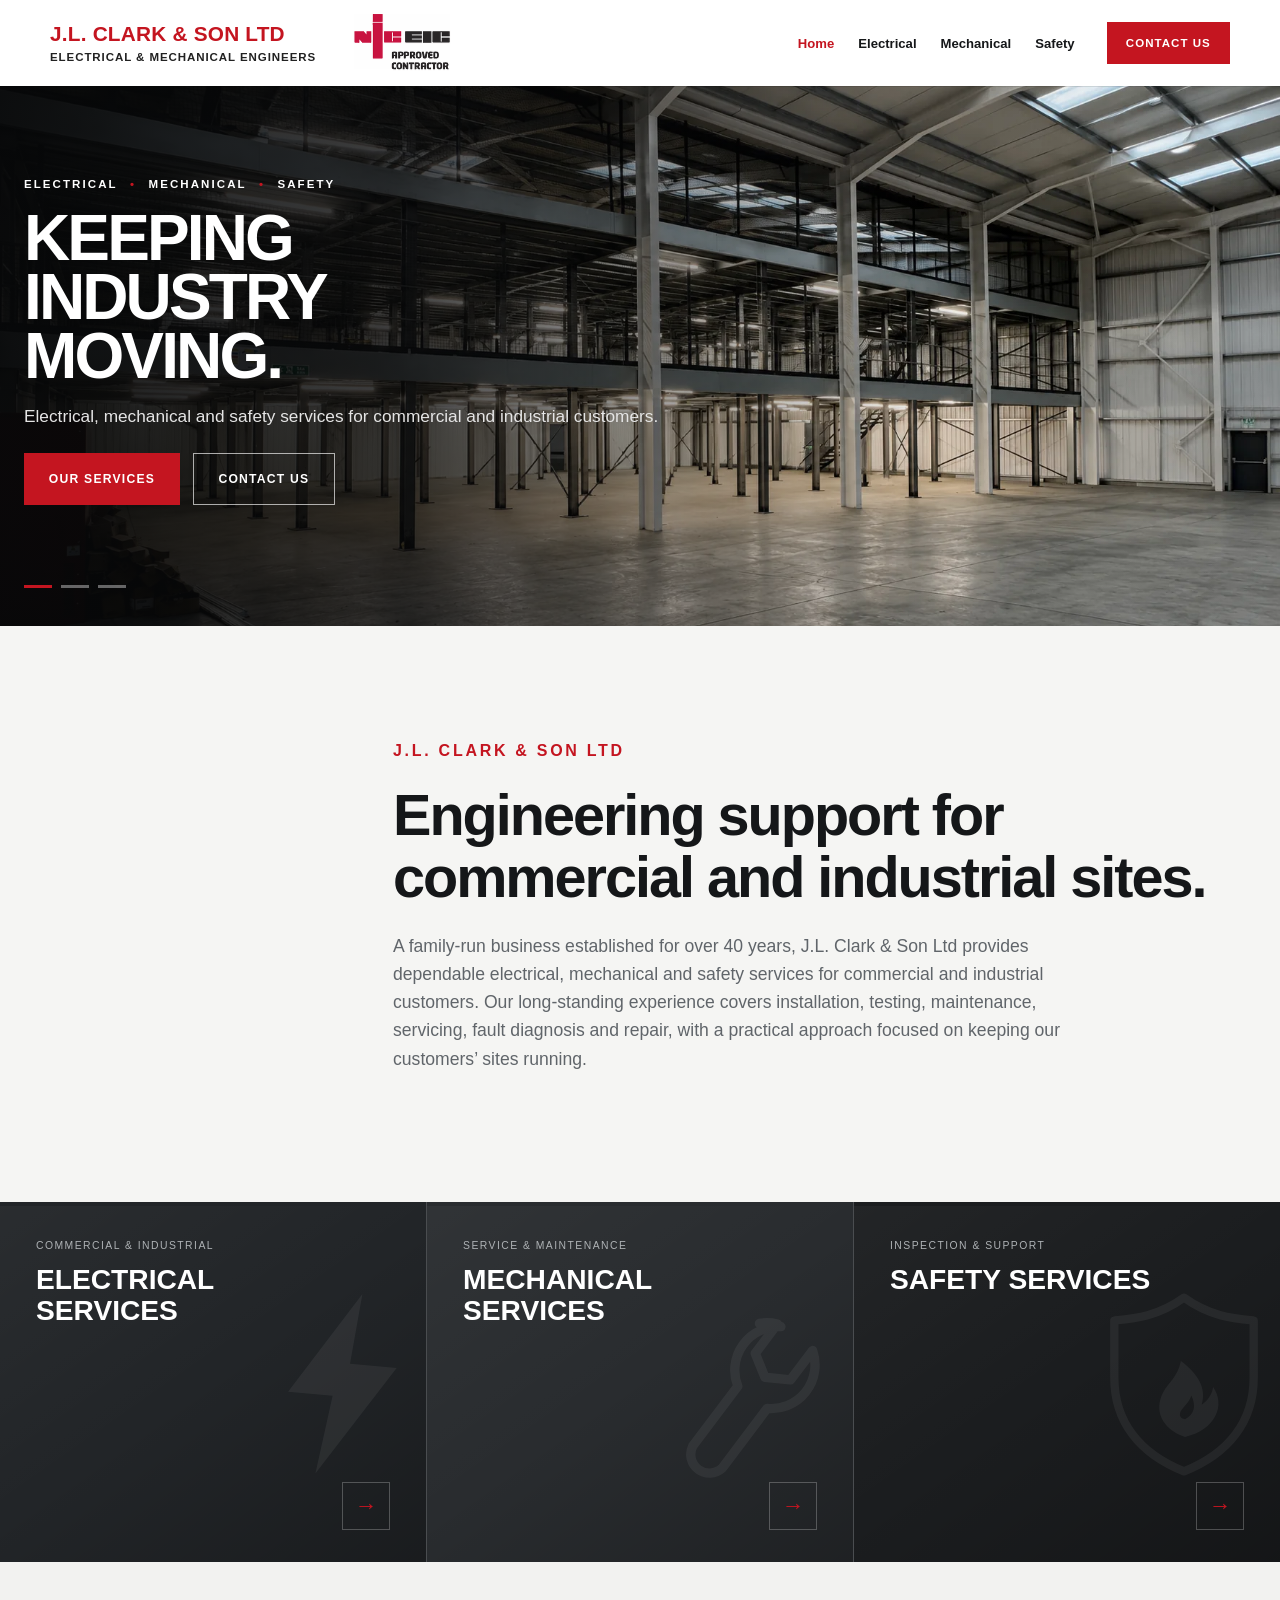
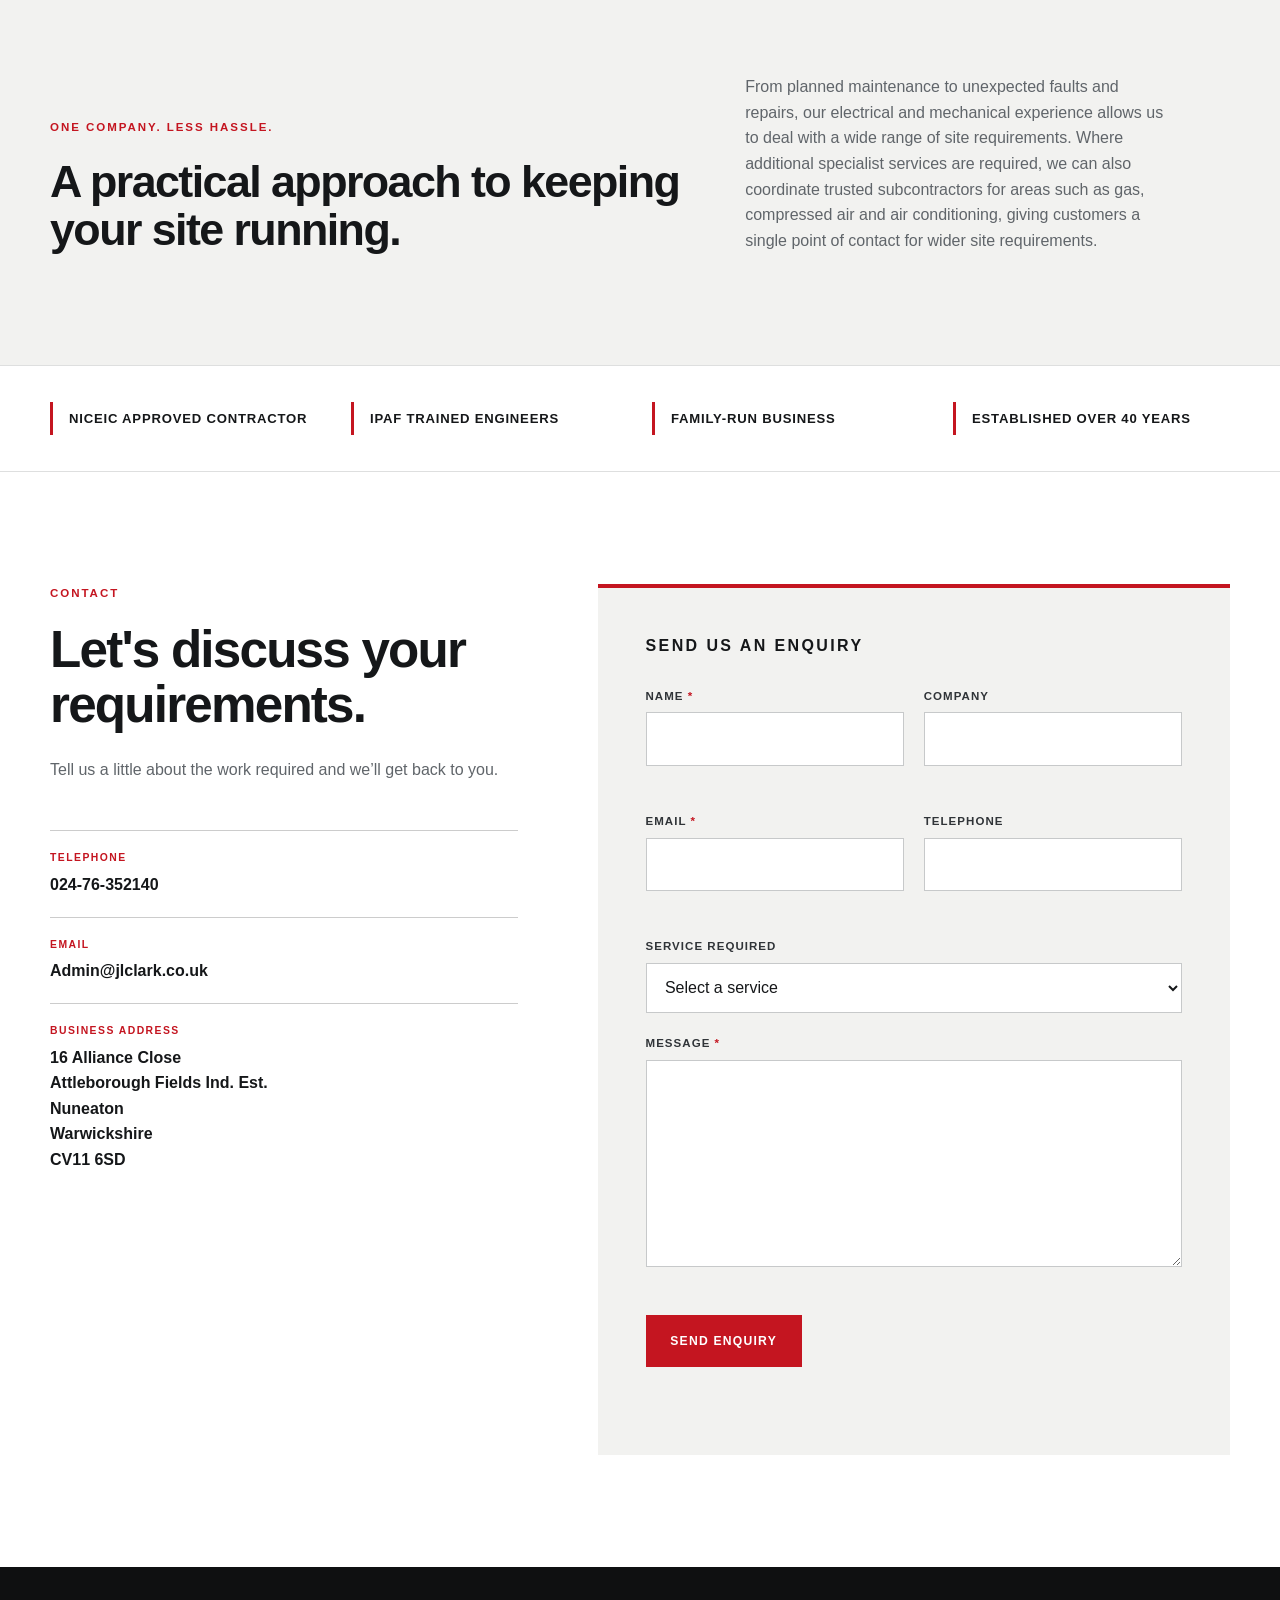
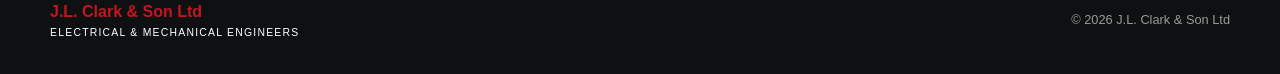
==== commit 814535d5: "image size reduction" ====
--- a/index.html
+++ b/index.html
@@ -29,9 +29,9 @@
   <main>
     <section class="hero" aria-label="J.L. Clark & Son Ltd overview">
       <div class="hero-slides" aria-hidden="true">
-        <img class="hero-slide hero-slide-lighting is-active" src="images/mezz floor long.png" alt="">
-        <img class="hero-slide" src="images/fleetkleen machine wide 3.png" alt="">
-        <img class="hero-slide" src="images/hero-bus-wash-wide.png" alt="">
+        <img class="hero-slide hero-slide-lighting is-active" data-src="images/mezz floor long.webp" fetchpriority="high" alt="">
+        <img class="hero-slide" data-src="images/fleetkleen machine wide 3.webp" alt="">
+        <img class="hero-slide" data-src="images/hero-bus-wash-wide.webp" alt="">
       </div>
       <div class="hero-shade"></div>
       <div class="container hero-inner">
--- a/css/style.css
+++ b/css/style.css
@@ -171,13 +171,13 @@
 .page-hero .section-label{margin-bottom:1rem}
 .page-hero h1{max-width:920px;margin:0 0 1.5rem;font-size:5rem;line-height:.96;letter-spacing:-.05em;text-transform:uppercase}
 .page-hero>div>p:last-child{max-width:680px;margin:0;color:#c7c9cb;font-size:1.08rem}
-.electrical-page-hero{background-image:linear-gradient(90deg,rgba(7,8,9,.96) 0%,rgba(7,8,9,.86) 34%,rgba(7,8,9,.5) 58%,rgba(7,8,9,.18) 78%,rgba(7,8,9,.08) 100%),url("../images/led panels long.png");background-size:cover;background-position:center 8%;background-repeat:no-repeat}
+.electrical-page-hero{background-image:linear-gradient(90deg,rgba(7,8,9,.96) 0%,rgba(7,8,9,.86) 34%,rgba(7,8,9,.5) 58%,rgba(7,8,9,.18) 78%,rgba(7,8,9,.08) 100%),url("../images/led panels long.webp");background-size:cover;background-position:center 8%;background-repeat:no-repeat}
 .electrical-page-hero::after{display:none}
 .electrical-page-hero h1{max-width:720px}
 .electrical-page-hero>div>p:last-child{max-width:650px;color:#e0e1e2}
-.safety-page-hero{background-image:linear-gradient(90deg,rgba(7,8,9,.9) 0%,rgba(7,8,9,.72) 42%,rgba(7,8,9,.22) 72%,rgba(7,8,9,.08) 100%),url("../images/fire wide.png");background-size:cover;background-position:center 20%;background-repeat:no-repeat}
+.safety-page-hero{background-image:linear-gradient(90deg,rgba(7,8,9,.9) 0%,rgba(7,8,9,.72) 42%,rgba(7,8,9,.22) 72%,rgba(7,8,9,.08) 100%),url("../images/fire wide.webp");background-size:cover;background-position:center 20%;background-repeat:no-repeat}
 .safety-page-hero::after{display:none}
-.mechanical-page-hero{display:flex;align-items:center;padding:5.5rem 0 6rem;background-image:linear-gradient(90deg,rgba(7,8,9,.96) 0%,rgba(7,8,9,.88) 32%,rgba(7,8,9,.6) 50%,rgba(7,8,9,.15) 72%,rgba(7,8,9,.04) 100%),url("../images/steam cleaner wide 2.png");background-size:cover;background-position:15% center;background-repeat:no-repeat;color:#fff}
+.mechanical-page-hero{display:flex;align-items:center;padding:5.5rem 0 6rem;background-image:linear-gradient(90deg,rgba(7,8,9,.96) 0%,rgba(7,8,9,.88) 32%,rgba(7,8,9,.6) 50%,rgba(7,8,9,.15) 72%,rgba(7,8,9,.04) 100%),url("../images/steam cleaner wide 2.webp");background-size:cover;background-position:15% center;background-repeat:no-repeat;color:#fff}
 .mechanical-page-hero::after{display:none}
 .mechanical-hero-content{width:min(var(--container),calc(100% - 3rem));padding:0}
 .mechanical-page-hero .page-breadcrumb{margin-bottom:3.5rem;color:#777c80}
@@ -298,13 +298,13 @@
 
 @media(max-width:720px){
   .page-hero{min-height:680px;padding:4rem 0}
-  .mechanical-page-hero{padding:4rem 0;background-position:61% center;background-image:linear-gradient(90deg,rgba(7,8,9,.96) 0%,rgba(7,8,9,.88) 58%,rgba(7,8,9,.42) 100%),url("../images/steam cleaner wide 2.png")}
+  .mechanical-page-hero{padding:4rem 0;background-position:61% center;background-image:linear-gradient(90deg,rgba(7,8,9,.96) 0%,rgba(7,8,9,.88) 58%,rgba(7,8,9,.42) 100%),url("../images/steam cleaner wide 2.webp")}
   .mechanical-hero-content{width:min(100% - 2rem,var(--container))}
   .mechanical-page-hero .page-breadcrumb{margin-bottom:2.5rem}
   .page-breadcrumb{margin-bottom:2rem}
   .page-hero h1{font-size:2.5rem}
-  .electrical-page-hero{background-position:58% 34%;background-image:linear-gradient(90deg,rgba(7,8,9,.96) 0%,rgba(7,8,9,.82) 60%,rgba(7,8,9,.42) 100%),url("../images/led panels long.png")}
-  .safety-page-hero{background-position:68% center;background-image:linear-gradient(90deg,rgba(7,8,9,.94) 0%,rgba(7,8,9,.82) 58%,rgba(7,8,9,.35) 100%),url("../images/fire wide.png")}
+  .electrical-page-hero{background-position:58% 34%;background-image:linear-gradient(90deg,rgba(7,8,9,.96) 0%,rgba(7,8,9,.82) 60%,rgba(7,8,9,.42) 100%),url("../images/led panels long.webp")}
+  .safety-page-hero{background-position:68% center;background-image:linear-gradient(90deg,rgba(7,8,9,.94) 0%,rgba(7,8,9,.82) 58%,rgba(7,8,9,.35) 100%),url("../images/fire wide.webp")}
   .page-list-panel,.page-card{padding:2rem}
   .page-list{grid-template-columns:1fr}
   .compliance-title{grid-template-columns:1fr}
